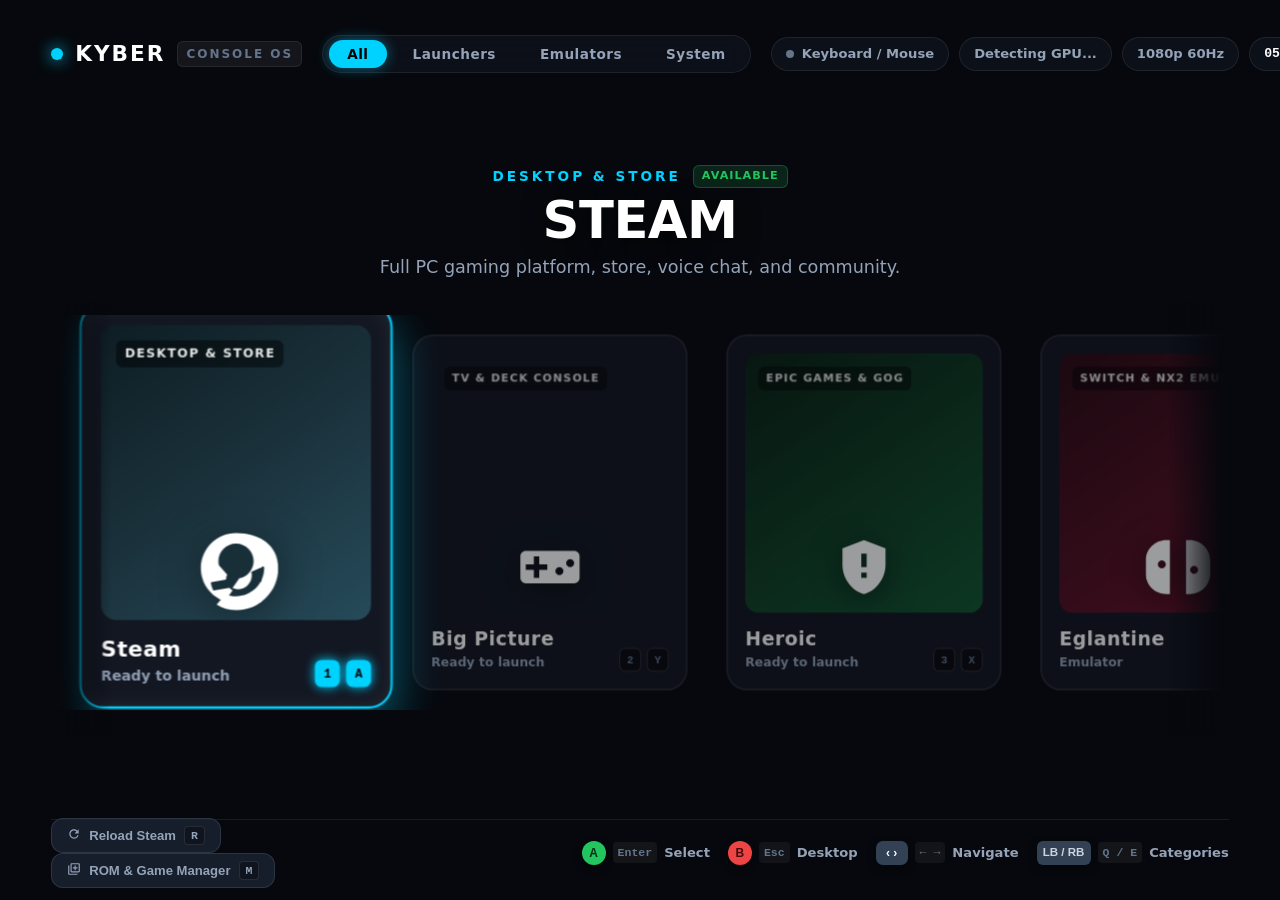
==== hub/index.html @ 2699bab0 "feat(emulators): replace legacy emulators with Eglantine Switch/NX2 emulator" ====
<!DOCTYPE html>
<html lang="en">
<head>
    <meta charset="UTF-8">
    <meta name="viewport" content="width=device-width, initial-scale=1.0, user-scalable=no">
    <title>Kyber Console OS</title>
    <!-- High-Performance Typography: Geist & Geist Mono -->
    <link rel="preconnect" href="https://fonts.googleapis.com">
    <link rel="preconnect" href="https://fonts.gstatic.com" crossorigin>
    <link href="https://fonts.googleapis.com/css2?family=Geist:wght@300;400;500;600;700;800;900&family=Geist+Mono:wght@400;500;600;700&display=swap" rel="stylesheet">
    <link rel="stylesheet" href="style.css">
</head>
<body class="console-body">
    <div class="ambient-backdrop" id="ambientBackdrop"></div>
    <div class="grid-overlay"></div>

    <div class="console-viewport">
        <!-- Top Status Bar & Categories -->
        <header class="top-bar">
            <div class="brand">
                <span class="brand-badge"></span>
                <span class="brand-title">KYBER</span>
                <span class="brand-sub">CONSOLE OS</span>
            </div>

            <!-- Category Switcher Tabs -->
            <nav class="category-tabs" id="categoryTabs">
                <!-- Dynamically generated categories -->
            </nav>

            <div class="system-status">
                <div class="status-pill controller-status" id="controllerPill">
                    <span class="status-dot"></span>
                    <span id="controllerText">Controller</span>
                </div>
                <div class="status-pill gpu-status" id="gpuPill">
                    <span id="gpuText">Detecting GPU...</span>
                </div>
                <div class="status-pill display-status" id="displayRes">
                    <span>1080p 60Hz</span>
                </div>
                <div class="status-pill clock-status" id="clock">
                    --:--
                </div>
            </div>
        </header>

        <!-- Main Carousel Stage -->
        <main class="stage">
            <div class="stage-header">
                <div class="header-topline">
                    <span class="header-pretitle" id="headerTag">LOADING...</span>
                    <span class="header-status-badge" id="headerStatus">AVAILABLE</span>
                </div>
                <h1 class="header-title" id="headerTitle">KYBER GAMING</h1>
                <p class="header-desc" id="headerDesc">Select a game, launcher, or emulator to start your session.</p>
            </div>

            <!-- Cards Carousel Track with Edge Fades -->
            <div class="carousel-container">
                <div class="carousel-fade carousel-fade-left"></div>
                <div class="carousel-track" id="carouselTrack">
                    <!-- Cards will be populated dynamically from launchers.json -->
                </div>
                <div class="carousel-fade carousel-fade-right"></div>
            </div>
        </main>

        <!-- Bottom Controller & Keyboard Navigation Bar -->
        <footer class="bottom-bar">
            <div class="quick-actions">
                <button class="btn-action" id="btnRestartSteam">
                    <span class="btn-icon"><svg viewBox="0 0 24 24" width="14" height="14" fill="currentColor"><path d="M17.65 6.35C16.2 4.9 14.21 4 12 4c-4.42 0-7.99 3.58-7.99 8s3.57 8 7.99 8c3.73 0 6.84-2.55 7.73-6h-2.08c-.82 2.33-3.04 4-5.65 4-3.31 0-6-2.69-6-6s2.69-6 6-6c1.66 0 3.14.69 4.22 1.78L13 11h7V4l-2.35 2.35z"/></svg></span>
                    <span>Reload Steam</span>
                    <span class="btn-badge">R</span>
                </button>
                <button class="btn-action" id="btnRomManager">
                    <span class="btn-icon"><svg viewBox="0 0 24 24" width="14" height="14" fill="currentColor"><path d="M4 6H2v14c0 1.1.9 2 2 2h14v-2H4V6zm16-4H8c-1.1 0-2 .9-2 2v12c0 1.1.9 2 2 2h12c1.1 0 2-.9 2-2V4c0-1.1-.9-2-2-2zm0 14H8V4h12v12zm-7-2h2v-3h3V9h-3V6h-2v3h-3v2h3z"/></svg></span>
                    <span>ROM & Game Manager</span>
                    <span class="btn-badge">M</span>
                </button>
            </div>

            <div class="nav-hints">
                <div class="hint-item">
                    <span class="pad-btn pad-a">A</span>
                    <span class="key-hint">Enter</span>
                    <span class="hint-label">Select</span>
                </div>
                <div class="hint-item">
                    <span class="pad-btn pad-b">B</span>
                    <span class="key-hint">Esc</span>
                    <span class="hint-label">Desktop</span>
                </div>
                <div class="hint-item">
                    <span class="pad-dpad">&#8249; &#8250;</span>
                    <span class="key-hint">&#8592; &#8594;</span>
                    <span class="hint-label">Navigate</span>
                </div>
                <div class="hint-item">
                    <span class="pad-btn pad-bumper">LB / RB</span>
                    <span class="key-hint">Q / E</span>
                    <span class="hint-label">Categories</span>
                </div>
            </div>
        </footer>
    </div>

    <!-- Fullscreen Launching Splash Overlay -->
    <div class="launch-overlay" id="launchOverlay">
        <div class="launch-content">
            <div class="launch-spinner">
                <div class="spinner-ring" id="spinnerRing"></div>
                <div class="spinner-logo" id="launchLogo"></div>
            </div>
            <div class="launch-title" id="launchTitle">LAUNCHING...</div>
            <div class="launch-subtitle" id="launchSub">Preparing high-performance gaming session</div>
            <div class="launch-progress">
                <div class="progress-bar" id="progressBar"></div>
            </div>
        </div>
    </div>

    <!-- Friendly Not Installed Toast Modal -->
    <div class="toast-modal" id="toastModal">
        <div class="toast-icon"><svg viewBox="0 0 24 24" width="20" height="20" fill="currentColor"><path d="M12 2C6.48 2 2 6.48 2 12s4.48 10 10 10 10-4.48 10-10S17.52 2 12 2zm1 15h-2v-6h2v6zm0-8h-2V7h2v2z"/></svg></div>
        <div class="toast-body">
            <div class="toast-title" id="toastTitle">Emulator Not Installed</div>
            <div class="toast-desc" id="toastDesc">To enable it in your homelab, install the corresponding package into the container.</div>
        </div>
    </div>

    <!-- ROM & Game Manager Modal -->
    <div class="rom-modal" id="romModal">
        <div class="rom-modal-dialog">
            <div class="rom-modal-header">
                <div class="rom-modal-title-wrap">
                    <span class="rom-modal-badge">STORAGE & LIBRARY</span>
                    <h2 class="rom-modal-title">ROM & Emulator Game Manager</h2>
                </div>
                <button class="rom-modal-close" id="btnRomModalClose" title="Close (Esc)">&#x2715;</button>
            </div>

            <!-- Systems Navigation Bar -->
            <div class="rom-systems-bar" id="romSystemsBar">
                <!-- Dynamically generated system filter pills -->
            </div>

            <!-- Upload Zone & File Drop -->
            <div class="rom-upload-zone" id="romUploadDropZone">
                <input type="file" id="romFileInput" multiple style="display:none;">
                <div class="rom-upload-inner">
                    <div class="rom-upload-icon">
                        <svg viewBox="0 0 24 24" width="24" height="24" fill="currentColor"><path d="M9 16h6v-6h4l-7-7-7 7h4zm-4 2h14v2H5z"/></svg>
                    </div>
                    <div class="rom-upload-info">
                        <div class="rom-upload-title">Drop ROM / BIOS files here, or <span class="rom-browse-btn" id="btnBrowseRom">browse files</span></div>
                        <div class="rom-upload-sub" id="romUploadSub">Auto-detects Nintendo Switch ROMs (.nsp, .xci, .nsz) and firmware keys (prod.keys, title.keys).</div>
                    </div>
                </div>
                <div class="rom-upload-progress" id="romUploadProgress" style="display:none;">
                    <div class="rom-upload-progress-fill" id="romProgressFill"></div>
                    <span class="rom-upload-progress-text" id="romProgressText">Uploading...</span>
                </div>
            </div>

            <!-- ROMs List & Storage Info -->
            <div class="rom-inventory-container">
                <div class="rom-inventory-header">
                    <div class="rom-inventory-count" id="romInventoryCount">0 games installed</div>
                    <div class="rom-path-hint" id="romPathHint">Storage path: /home/gamer/roms</div>
                </div>

                <div class="rom-table-wrap">
                    <table class="rom-table">
                        <thead>
                            <tr>
                                <th style="width: 22%;">System</th>
                                <th style="width: 48%;">Filename</th>
                                <th style="width: 15%;">Size</th>
                                <th style="width: 15%; text-align:right;">Actions</th>
                            </tr>
                        </thead>
                        <tbody id="romTableBody">
                            <!-- Populated dynamically -->
                        </tbody>
                    </table>
                    <div class="rom-empty-state" id="romEmptyState" style="display:none;">
                        No ROM files installed for this system yet. Upload files above or place them in your host mount directory.
                    </div>
                </div>
            </div>

            <!-- Modal Footer Hints -->
            <div class="rom-modal-footer">
                <div class="rom-footer-hint"><kbd>Esc</kbd> Close</div>
                <div class="rom-footer-hint"><kbd>M</kbd> Toggle Manager</div>
            </div>
        </div>
    </div>

    <script src="hub.js"></script>
</body>
</html>
---- hub/style.css ----
/* ==============================================================================
   Kyber Console OS - Advanced Console Kiosk Stylesheet
   Designed for TV screens, PC monitors, and 100% controller navigation.
   ============================================================================== */

:root {
    --bg-base: #06080d;
    --bg-surface: rgba(15, 19, 29, 0.85);
    --bg-card: #131722;
    --bg-card-inner: #161c2a;

    --text-primary: #f8fafc;
    --text-secondary: #94a3b8;
    --text-muted: #64748b;

    --active-accent: #00d2ff;
    --active-glow: rgba(0, 210, 255, 0.45);
}

* {
    margin: 0;
    padding: 0;
    box-sizing: border-box;
    user-select: none;
    -webkit-user-select: none;
}

html, body {
    width: 100vw;
    height: 100vh;
    overflow: hidden;
    background-color: var(--bg-base);
    color: var(--text-primary);
    font-family: 'Plus Jakarta Sans', system-ui, -apple-system, sans-serif;
    line-height: 1.5;
}

/* Background Ambient Lighting & Noise */
.ambient-glow {
    position: fixed;
    top: -25vh;
    left: 15vw;
    width: 70vw;
    height: 95vh;
    border-radius: 50%;
    background: radial-gradient(circle, var(--active-glow) 0%, rgba(6, 8, 13, 0) 70%);
    opacity: 0.5;
    filter: blur(140px);
    transition: background 0.5s cubic-bezier(0.16, 1, 0.3, 1);
    pointer-events: none;
    z-index: 1;
}

.ambient-mesh {
    position: fixed;
    inset: 0;
    background: radial-gradient(ellipse at 50% 100%, rgba(20, 25, 40, 0.6) 0%, transparent 70%);
    pointer-events: none;
    z-index: 2;
}

.ambient-particles {
    position: fixed;
    inset: 0;
    background-image: 
        radial-gradient(rgba(255, 255, 255, 0.08) 1px, transparent 1px),
        radial-gradient(rgba(255, 255, 255, 0.03) 1px, transparent 1px);
    background-size: 40px 40px, 80px 80px;
    background-position: 0 0, 20px 20px;
    opacity: 0.25;
    pointer-events: none;
    z-index: 2;
}

/* Console Viewport Layout */
.console-viewport {
    position: relative;
    width: 100%;
    height: 100%;
    display: flex;
    flex-direction: column;
    justify-content: space-between;
    padding: 3vh 4vw;
    z-index: 10;
}

/* ==============================================================================
   Top Navigation & Status Bar
   ============================================================================== */
.top-bar {
    display: flex;
    justify-content: space-between;
    align-items: center;
    height: 6vh;
    gap: 20px;
}

.brand {
    display: flex;
    align-items: center;
    gap: 12px;
    flex-shrink: 0;
}

.brand-badge {
    width: 12px;
    height: 12px;
    border-radius: 50%;
    background: var(--active-accent);
    box-shadow: 0 0 16px var(--active-accent);
    transition: all 0.3s ease;
}

.brand-title {
    font-size: 1.35rem;
    font-weight: 800;
    letter-spacing: 2px;
    color: #ffffff;
}

.brand-sub {
    font-size: 0.75rem;
    font-weight: 700;
    letter-spacing: 2px;
    color: var(--text-muted);
    background: rgba(255, 255, 255, 0.06);
    padding: 3px 8px;
    border-radius: 6px;
    border: 1px solid rgba(255, 255, 255, 0.08);
}

/* Category Switcher Tabs */
.category-tabs {
    display: flex;
    align-items: center;
    gap: 8px;
    background: rgba(15, 19, 29, 0.75);
    backdrop-filter: blur(12px);
    border: 1px solid rgba(255, 255, 255, 0.08);
    padding: 4px 6px;
    border-radius: 24px;
}

.tab-btn {
    background: transparent;
    color: var(--text-secondary);
    border: none;
    padding: 6px 18px;
    border-radius: 18px;
    font-family: inherit;
    font-size: 0.85rem;
    font-weight: 700;
    letter-spacing: 0.5px;
    cursor: pointer;
    transition: all 0.25s ease;
}

.tab-btn:hover {
    color: #ffffff;
    background: rgba(255, 255, 255, 0.06);
}

.tab-btn.active {
    background: var(--active-accent);
    color: #000000;
    box-shadow: 0 0 14px var(--active-glow);
}

/* System Status Badges */
.system-status {
    display: flex;
    align-items: center;
    gap: 10px;
    flex-shrink: 0;
}

.status-pill {
    display: flex;
    align-items: center;
    gap: 8px;
    background: var(--bg-surface);
    backdrop-filter: blur(12px);
    border: 1px solid rgba(255, 255, 255, 0.08);
    padding: 6px 14px;
    border-radius: 20px;
    font-size: 0.82rem;
    font-weight: 600;
    color: var(--text-secondary);
}

.status-dot {
    width: 8px;
    height: 8px;
    border-radius: 50%;
    background: #22c55e;
    box-shadow: 0 0 10px #22c55e;
}

.controller-status.disconnected .status-dot {
    background: #64748b;
    box-shadow: none;
}

.clock-status {
    font-family: 'JetBrains Mono', monospace;
    font-weight: 700;
    color: #ffffff;
    min-width: 55px;
    justify-content: center;
}

/* ==============================================================================
   Main Carousel Stage
   ============================================================================== */
.stage {
    flex: 1;
    display: flex;
    flex-direction: column;
    justify-content: center;
    max-height: 74vh;
}

.stage-header {
    margin-bottom: 2.2vh;
    text-align: center;
}

.header-topline {
    display: flex;
    align-items: center;
    justify-content: center;
    gap: 12px;
    margin-bottom: 4px;
}

.header-pretitle {
    font-size: 0.85rem;
    font-weight: 800;
    letter-spacing: 3px;
    color: var(--active-accent);
    text-transform: uppercase;
    transition: color 0.3s ease;
}

.header-status-badge {
    font-size: 0.7rem;
    font-weight: 800;
    letter-spacing: 1px;
    padding: 2px 8px;
    border-radius: 6px;
    background: rgba(34, 197, 94, 0.15);
    color: #22c55e;
    border: 1px solid rgba(34, 197, 94, 0.3);
}

.header-status-badge.missing {
    background: rgba(245, 158, 11, 0.15);
    color: #f59e0b;
    border-color: rgba(245, 158, 11, 0.3);
}

.header-title {
    font-size: 3.2rem;
    font-weight: 800;
    letter-spacing: -0.5px;
    color: #ffffff;
    line-height: 1.1;
    margin-bottom: 6px;
    text-shadow: 0 4px 25px rgba(0, 0, 0, 0.6);
}

.header-desc {
    font-size: 1.1rem;
    font-weight: 500;
    color: var(--text-secondary);
    max-width: 780px;
    margin: 0 auto;
}

/* ==============================================================================
   Cards Carousel Track & Scroll
   ============================================================================== */
.carousel-container {
    position: relative;
    width: 100%;
    display: flex;
    justify-content: center;
    overflow: hidden;
    padding: 15px 0 25px 0;
}

.carousel-fade {
    position: absolute;
    top: 0;
    bottom: 0;
    width: 60px;
    pointer-events: none;
    z-index: 10;
}

.carousel-fade-left {
    left: 0;
    background: linear-gradient(to right, var(--bg-base) 10%, transparent);
}

.carousel-fade-right {
    right: 0;
    background: linear-gradient(to left, var(--bg-base) 10%, transparent);
}

.carousel-track {
    display: flex;
    gap: 24px;
    align-items: center;
    overflow-x: auto;
    scroll-behavior: smooth;
    scrollbar-width: none;
    padding: 10px 40px;
    width: 100%;
    max-width: 100%;
}

.carousel-track::-webkit-scrollbar {
    display: none;
}

/* Individual Card */
.card {
    position: relative;
    flex: 0 0 290px;
    height: 375px;
    border-radius: 22px;
    cursor: pointer;
    outline: none;
    transition: transform 0.3s cubic-bezier(0.16, 1, 0.3, 1),
                box-shadow 0.3s cubic-bezier(0.16, 1, 0.3, 1),
                border-color 0.3s ease,
                opacity 0.3s ease;
    transform: scale(0.95);
    opacity: 0.6;
}

.card-inner {
    position: relative;
    width: 100%;
    height: 100%;
    background: var(--bg-card);
    border: 2px solid rgba(255, 255, 255, 0.08);
    border-radius: 22px;
    overflow: hidden;
    display: flex;
    flex-direction: column;
    justify-content: space-between;
    padding: 18px;
    backdrop-filter: blur(12px);
}

.card-cover {
    flex: 1;
    display: flex;
    flex-direction: column;
    justify-content: space-between;
    border-radius: 14px;
    padding: 14px;
    position: relative;
    overflow: hidden;
}

.card-tag {
    font-size: 0.72rem;
    font-weight: 800;
    letter-spacing: 1.2px;
    padding: 4px 8px;
    border-radius: 6px;
    background: rgba(0, 0, 0, 0.45);
    backdrop-filter: blur(8px);
    width: fit-content;
    color: rgba(255, 255, 255, 0.9);
}

.card-icon {
    align-self: center;
    width: 68px;
    height: 68px;
    display: flex;
    align-items: center;
    justify-content: center;
    color: #ffffff;
    filter: drop-shadow(0 6px 16px rgba(0, 0, 0, 0.5));
    transition: transform 0.3s ease;
}

.card-icon svg {
    width: 100%;
    height: 100%;
}

.card-meta {
    margin-top: 12px;
}

.meta-title {
    font-size: 1.25rem;
    font-weight: 800;
    color: #ffffff;
    letter-spacing: 0.5px;
}

.meta-sub {
    font-size: 0.82rem;
    font-weight: 600;
    color: var(--text-secondary);
}

.card-badge {
    position: absolute;
    bottom: 18px;
    right: 18px;
    display: flex;
    gap: 6px;
}

.badge-key, .badge-pad {
    font-family: 'JetBrains Mono', monospace;
    font-size: 0.72rem;
    font-weight: 700;
    padding: 3px 7px;
    border-radius: 6px;
    background: rgba(0, 0, 0, 0.5);
    border: 1px solid rgba(255, 255, 255, 0.15);
    color: var(--text-muted);
}

/* Card Cover Gradients */
.cover-steam { background: linear-gradient(145deg, #0e1e24, #1b323c, #264b5a); }
.cover-bigpicture { background: linear-gradient(145deg, #1b0f2e, #311650, #541970); }
.cover-heroic { background: linear-gradient(145deg, #0a2115, #0f3d23, #125732); }
.cover-eglantine, .cover-switch { background: linear-gradient(145deg, #2b0b14, #4c0f20, #73122c); }
.cover-browser { background: linear-gradient(145deg, #0d1e2e, #133954, #195b85); }
.cover-desktop { background: linear-gradient(145deg, #151c27, #222d3b, #334155); }

/* Missing Emulator Styling */
.card.uninstalled .card-inner {
    border-style: dashed;
    border-color: rgba(255, 255, 255, 0.15);
}

.card.uninstalled .card-cover {
    filter: saturate(0.6) brightness(0.8);
}

.card.uninstalled .card-tag {
    background: rgba(245, 158, 11, 0.3);
    color: #fcd34d;
}

/* Active Focused Card State */
.card.active {
    transform: scale(1.08) translateY(-6px);
    opacity: 1;
    z-index: 5;
}

.card.active .card-inner {
    border-color: var(--active-accent);
    box-shadow: 0 18px 45px var(--active-glow),
                inset 0 0 20px rgba(255, 255, 255, 0.08);
}

.card.active .card-icon {
    transform: scale(1.15);
}

.card.active .badge-key,
.card.active .badge-pad {
    background: var(--active-accent);
    color: #000000;
    border-color: var(--active-accent);
    box-shadow: 0 0 10px var(--active-accent);
}

/* ==============================================================================
   Bottom Control & Navigation Bar
   ============================================================================== */
.bottom-bar {
    display: flex;
    justify-content: space-between;
    align-items: center;
    height: 6vh;
    border-top: 1px solid rgba(255, 255, 255, 0.08);
    padding-top: 12px;
}

.btn-action {
    display: flex;
    align-items: center;
    gap: 8px;
    background: rgba(30, 41, 59, 0.7);
    color: var(--text-secondary);
    border: 1px solid rgba(255, 255, 255, 0.1);
    padding: 7px 15px;
    border-radius: 12px;
    font-size: 0.82rem;
    font-weight: 600;
    cursor: pointer;
    transition: all 0.2s ease;
}

.btn-action:hover, .btn-action:focus {
    background: rgba(244, 63, 94, 0.2);
    border-color: #f43f5e;
    color: #ffffff;
    box-shadow: 0 0 15px rgba(244, 63, 94, 0.3);
}

.btn-badge {
    font-family: 'JetBrains Mono', monospace;
    font-size: 0.72rem;
    padding: 2px 6px;
    background: rgba(0, 0, 0, 0.3);
    border-radius: 4px;
    border: 1px solid rgba(255, 255, 255, 0.1);
}

.nav-hints {
    display: flex;
    align-items: center;
    gap: 18px;
}

.hint-item {
    display: flex;
    align-items: center;
    gap: 7px;
    font-size: 0.82rem;
    font-weight: 600;
    color: var(--text-secondary);
}

/* Gamepad Controller Buttons */
.pad-btn, .pad-dpad {
    display: inline-flex;
    align-items: center;
    justify-content: center;
    width: 24px;
    height: 24px;
    border-radius: 50%;
    font-family: 'Plus Jakarta Sans', sans-serif;
    font-size: 0.75rem;
    font-weight: 800;
    box-shadow: 0 3px 8px rgba(0, 0, 0, 0.4);
}

.pad-a { background: #22c55e; color: #052e16; }
.pad-b { background: #ef4444; color: #450a0a; }

.pad-dpad {
    border-radius: 7px;
    background: #334155;
    color: #ffffff;
    width: 32px;
}

.pad-bumper {
    border-radius: 6px;
    background: #334155;
    color: #cbd5e1;
    width: 54px;
    font-size: 0.72rem;
}

.key-hint {
    font-family: 'JetBrains Mono', monospace;
    font-size: 0.72rem;
    color: var(--text-muted);
    background: rgba(255, 255, 255, 0.05);
    padding: 2px 5px;
    border-radius: 4px;
}

/* ==============================================================================
   Fullscreen Launching Splash Overlay
   ============================================================================== */
.launch-overlay {
    position: fixed;
    inset: 0;
    background: rgba(6, 8, 13, 0.95);
    backdrop-filter: blur(25px);
    display: flex;
    align-items: center;
    justify-content: center;
    z-index: 100;
    opacity: 0;
    pointer-events: none;
    transition: opacity 0.3s ease;
}

.launch-overlay.active {
    opacity: 1;
    pointer-events: auto;
}

.launch-content {
    display: flex;
    flex-direction: column;
    align-items: center;
    text-align: center;
    max-width: 500px;
}

.launch-spinner {
    position: relative;
    width: 90px;
    height: 90px;
    display: flex;
    align-items: center;
    justify-content: center;
    margin-bottom: 24px;
}

.spinner-ring {
    position: absolute;
    inset: 0;
    border: 3px solid rgba(255, 255, 255, 0.1);
    border-top-color: var(--active-accent);
    border-radius: 50%;
    animation: spin 0.8s linear infinite;
    box-shadow: 0 0 20px var(--active-accent);
}

.spinner-logo {
    font-size: 2.2rem;
}

.launch-title {
    font-size: 1.8rem;
    font-weight: 800;
    letter-spacing: 1px;
    color: #ffffff;
    margin-bottom: 8px;
}

.launch-subtitle {
    font-size: 0.95rem;
    color: var(--text-secondary);
    margin-bottom: 24px;
}

.launch-progress {
    width: 280px;
    height: 6px;
    background: rgba(255, 255, 255, 0.1);
    border-radius: 3px;
    overflow: hidden;
}

.progress-bar {
    width: 0%;
    height: 100%;
    background: var(--active-accent);
    border-radius: 3px;
    box-shadow: 0 0 10px var(--active-accent);
    animation: progressFill 1.8s ease-in-out infinite;
}

/* Toast Modal */
.toast-modal {
    position: fixed;
    bottom: 9vh;
    left: 50%;
    transform: translateX(-50%) translateY(40px);
    background: rgba(20, 25, 38, 0.95);
    border: 1px solid rgba(245, 158, 11, 0.4);
    box-shadow: 0 10px 30px rgba(0, 0, 0, 0.6), 0 0 20px rgba(245, 158, 11, 0.2);
    border-radius: 16px;
    padding: 14px 22px;
    display: flex;
    align-items: center;
    gap: 14px;
    opacity: 0;
    pointer-events: none;
    transition: all 0.3s cubic-bezier(0.16, 1, 0.3, 1);
    z-index: 90;
    max-width: 520px;
}

.toast-modal.visible {
    opacity: 1;
    transform: translateX(-50%) translateY(0);
}

.toast-icon { font-size: 1.5rem; }
.toast-title { font-weight: 800; color: #fcd34d; font-size: 0.9rem; }
.toast-desc { font-size: 0.82rem; color: var(--text-secondary); }

/* Animations */
@keyframes spin { to { transform: rotate(360deg); } }
@keyframes progressFill {
    0% { width: 0%; margin-left: 0; }
    50% { width: 70%; margin-left: 15%; }
    100% { width: 100%; margin-left: 0; }
}

/* ==============================================================================
   ROM & Game Manager Modal
   ============================================================================== */
.rom-modal {
    position: fixed;
    inset: 0;
    background: rgba(4, 6, 11, 0.88);
    backdrop-filter: blur(16px);
    -webkit-backdrop-filter: blur(16px);
    display: flex;
    align-items: center;
    justify-content: center;
    z-index: 100;
    opacity: 0;
    pointer-events: none;
    transition: opacity 0.25s cubic-bezier(0.16, 1, 0.3, 1);
}

.rom-modal.active {
    opacity: 1;
    pointer-events: auto;
}

.rom-modal-dialog {
    width: 90vw;
    max-width: 980px;
    height: 82vh;
    background: #0d111a;
    border: 1px solid rgba(255, 255, 255, 0.14);
    box-shadow: 0 25px 60px rgba(0, 0, 0, 0.8), 0 0 40px rgba(0, 210, 255, 0.08);
    border-radius: 12px;
    display: flex;
    flex-direction: column;
    overflow: hidden;
    animation: modalAppear 0.28s cubic-bezier(0.16, 1, 0.3, 1);
}

@keyframes modalAppear {
    from {
        transform: scale(0.97) translateY(12px);
        opacity: 0;
    }
    to {
        transform: scale(1) translateY(0);
        opacity: 1;
    }
}

.rom-modal-header {
    display: flex;
    justify-content: space-between;
    align-items: center;
    padding: 20px 28px;
    border-bottom: 1px solid rgba(255, 255, 255, 0.08);
    background: #090c14;
}

.rom-modal-badge {
    font-family: 'Geist Mono', monospace;
    font-size: 0.7rem;
    font-weight: 600;
    letter-spacing: 0.14em;
    color: var(--active-accent);
    display: block;
    margin-bottom: 4px;
}

.rom-modal-title {
    font-family: 'Geist', sans-serif;
    font-size: 1.25rem;
    font-weight: 700;
    letter-spacing: -0.02em;
    color: #f8fafc;
}

.rom-modal-close {
    background: transparent;
    border: 1px solid rgba(255, 255, 255, 0.12);
    color: var(--text-secondary);
    width: 34px;
    height: 34px;
    border-radius: 6px;
    display: flex;
    align-items: center;
    justify-content: center;
    font-size: 1rem;
    cursor: pointer;
    transition: all 0.15s ease;
}

.rom-modal-close:hover {
    background: rgba(255, 255, 255, 0.08);
    color: #ffffff;
    border-color: rgba(255, 255, 255, 0.25);
}

.rom-systems-bar {
    display: flex;
    gap: 8px;
    padding: 12px 28px;
    overflow-x: auto;
    border-bottom: 1px solid rgba(255, 255, 255, 0.06);
    background: #0b0e17;
    scrollbar-width: thin;
}

.rom-system-pill {
    background: rgba(255, 255, 255, 0.04);
    border: 1px solid rgba(255, 255, 255, 0.08);
    border-radius: 6px;
    padding: 6px 12px;
    font-family: 'Geist Mono', monospace;
    font-size: 0.78rem;
    font-weight: 500;
    color: var(--text-secondary);
    cursor: pointer;
    white-space: nowrap;
    display: flex;
    align-items: center;
    gap: 8px;
    transition: all 0.15s ease;
}

.rom-system-pill:hover {
    background: rgba(255, 255, 255, 0.08);
    color: #ffffff;
    border-color: rgba(255, 255, 255, 0.16);
}

.rom-system-pill.active {
    background: rgba(0, 210, 255, 0.12);
    border-color: var(--active-accent);
    color: var(--active-accent);
    box-shadow: 0 0 12px rgba(0, 210, 255, 0.2);
}

.rom-pill-count {
    background: rgba(255, 255, 255, 0.1);
    padding: 1px 6px;
    border-radius: 4px;
    font-size: 0.7rem;
}

.rom-system-pill.active .rom-pill-count {
    background: rgba(0, 210, 255, 0.25);
    color: #ffffff;
}

.rom-upload-zone {
    margin: 16px 28px;
    padding: 18px 24px;
    border: 1px dashed rgba(255, 255, 255, 0.18);
    border-radius: 8px;
    background: rgba(255, 255, 255, 0.02);
    cursor: pointer;
    transition: all 0.2s ease;
    position: relative;
}

.rom-upload-zone:hover, .rom-upload-zone.dragover {
    border-color: var(--active-accent);
    background: rgba(0, 210, 255, 0.04);
}

.rom-upload-inner {
    display: flex;
    align-items: center;
    gap: 16px;
}

.rom-upload-icon {
    width: 42px;
    height: 42px;
    border-radius: 8px;
    background: rgba(0, 210, 255, 0.1);
    color: var(--active-accent);
    display: flex;
    align-items: center;
    justify-content: center;
    flex-shrink: 0;
}

.rom-upload-title {
    font-family: 'Geist', sans-serif;
    font-size: 0.92rem;
    font-weight: 600;
    color: #f8fafc;
}

.rom-browse-btn {
    color: var(--active-accent);
    text-decoration: underline;
    text-underline-offset: 3px;
    cursor: pointer;
}

.rom-upload-sub {
    font-family: 'Geist', sans-serif;
    font-size: 0.78rem;
    color: var(--text-muted);
    margin-top: 3px;
}

.rom-upload-progress {
    margin-top: 12px;
    position: relative;
    height: 20px;
    background: rgba(255, 255, 255, 0.08);
    border-radius: 4px;
    overflow: hidden;
}

.rom-upload-progress-fill {
    height: 100%;
    width: 0%;
    background: var(--active-accent);
    transition: width 0.1s linear;
}

.rom-upload-progress-text {
    position: absolute;
    inset: 0;
    display: flex;
    align-items: center;
    justify-content: center;
    font-family: 'Geist Mono', monospace;
    font-size: 0.72rem;
    font-weight: 600;
    color: #ffffff;
    text-shadow: 0 1px 2px rgba(0, 0, 0, 0.8);
}

.rom-inventory-container {
    flex: 1;
    display: flex;
    flex-direction: column;
    margin: 0 28px 16px 28px;
    background: #090c14;
    border: 1px solid rgba(255, 255, 255, 0.08);
    border-radius: 8px;
    overflow: hidden;
}

.rom-inventory-header {
    display: flex;
    justify-content: space-between;
    align-items: center;
    padding: 10px 18px;
    background: rgba(255, 255, 255, 0.02);
    border-bottom: 1px solid rgba(255, 255, 255, 0.06);
}

.rom-inventory-count {
    font-family: 'Geist Mono', monospace;
    font-size: 0.8rem;
    font-weight: 600;
    color: #cbd5e1;
}

.rom-path-hint {
    font-family: 'Geist Mono', monospace;
    font-size: 0.72rem;
    color: var(--text-muted);
}

.rom-table-wrap {
    flex: 1;
    overflow-y: auto;
    scrollbar-width: thin;
}

.rom-table {
    width: 100%;
    border-collapse: collapse;
    font-family: 'Geist', sans-serif;
    font-size: 0.84rem;
}

.rom-table th {
    position: sticky;
    top: 0;
    background: #0a0e18;
    text-align: left;
    padding: 10px 18px;
    font-family: 'Geist Mono', monospace;
    font-size: 0.72rem;
    font-weight: 600;
    color: var(--text-muted);
    letter-spacing: 0.08em;
    text-transform: uppercase;
    border-bottom: 1px solid rgba(255, 255, 255, 0.08);
}

.rom-table td {
    padding: 12px 18px;
    border-bottom: 1px solid rgba(255, 255, 255, 0.04);
    color: #e2e8f0;
}

.rom-table tr:hover td {
    background: rgba(255, 255, 255, 0.02);
}

.rom-sys-badge {
    font-family: 'Geist Mono', monospace;
    font-size: 0.72rem;
    padding: 2px 8px;
    border-radius: 4px;
    background: rgba(255, 255, 255, 0.08);
    color: #94a3b8;
    display: inline-block;
}

.rom-filename-cell {
    font-family: 'Geist Mono', monospace;
    font-weight: 500;
    word-break: break-all;
}

.rom-size-cell {
    font-family: 'Geist Mono', monospace;
    color: var(--text-secondary);
    font-size: 0.78rem;
}

.rom-del-btn {
    background: transparent;
    border: 1px solid rgba(239, 68, 68, 0.35);
    color: #f87171;
    font-family: 'Geist Mono', monospace;
    font-size: 0.72rem;
    padding: 4px 10px;
    border-radius: 4px;
    cursor: pointer;
    transition: all 0.15s ease;
}

.rom-del-btn:hover {
    background: rgba(239, 68, 68, 0.18);
    border-color: #ef4444;
    color: #ffffff;
}

.rom-empty-state {
    padding: 40px 20px;
    text-align: center;
    color: var(--text-muted);
    font-family: 'Geist', sans-serif;
    font-size: 0.88rem;
}

.rom-modal-footer {
    display: flex;
    justify-content: space-between;
    align-items: center;
    padding: 12px 28px;
    background: #090c14;
    border-top: 1px solid rgba(255, 255, 255, 0.08);
}

.rom-footer-hint {
    font-family: 'Geist Mono', monospace;
    font-size: 0.72rem;
    color: var(--text-muted);
}

.rom-footer-hint kbd {
    background: rgba(255, 255, 255, 0.08);
    border: 1px solid rgba(255, 255, 255, 0.16);
    border-radius: 3px;
    padding: 2px 6px;
    color: #cbd5e1;
}
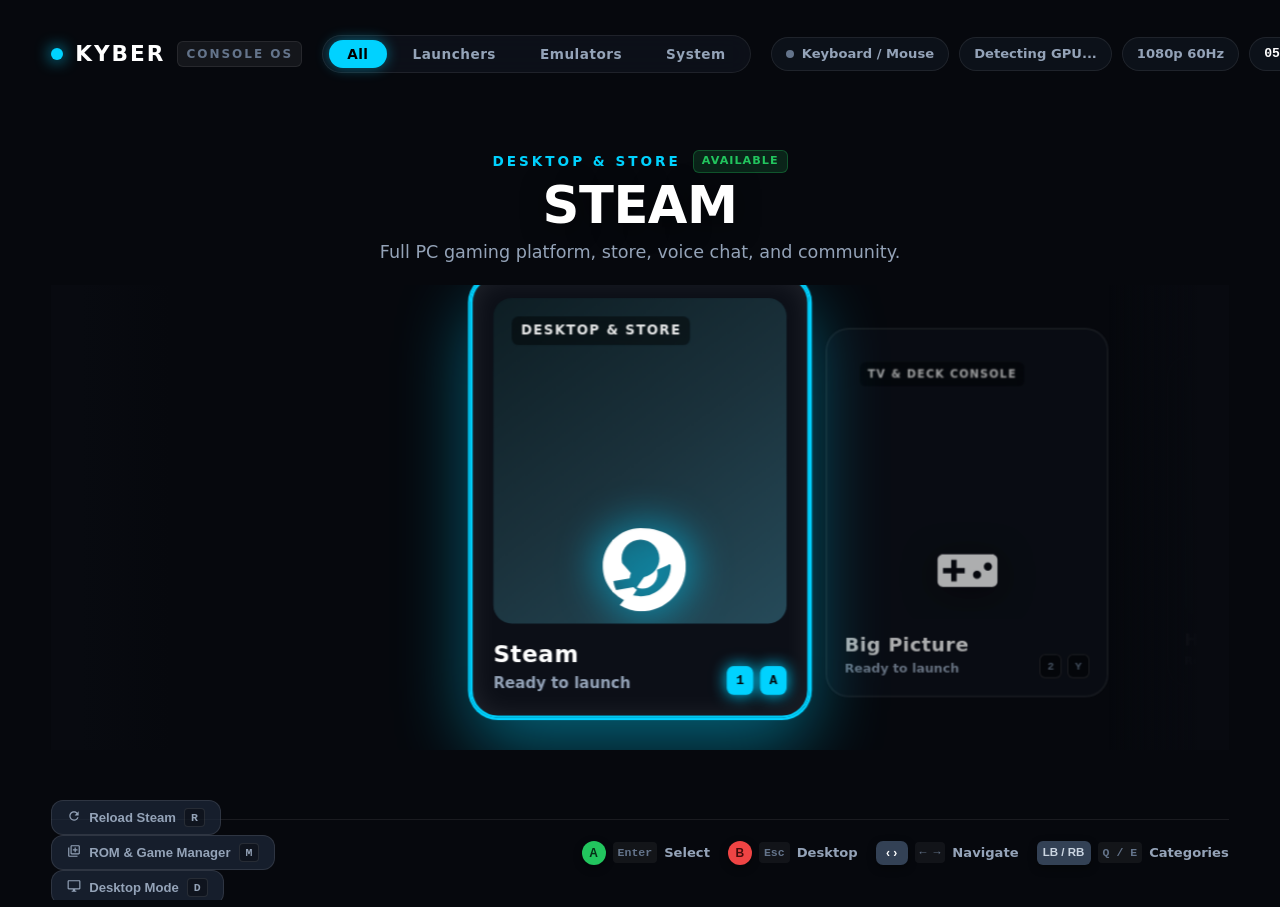
==== commit 9c5e40fc: "feat: Enhance Kyber Hub with new features and UI improvements - Updated audio feedback for focus act" ====
--- a/hub/index.html
+++ b/hub/index.html
@@ -29,6 +29,11 @@
             </nav>
 
             <div class="system-status">
+                <div class="status-pill running-app-pill" id="runningAppPill" style="display:none;" title="Cliquer pour reprendre la session active">
+                    <span class="pulse-dot"></span>
+                    <span id="runningAppText">En cours</span>
+                    <button class="pill-kill-btn" id="btnKillRunningApp" title="Arrêter l'application">&#x2715;</button>
+                </div>
                 <div class="status-pill controller-status" id="controllerPill">
                     <span class="status-dot"></span>
                     <span id="controllerText">Controller</span>
@@ -79,6 +84,11 @@
                     <span>ROM & Game Manager</span>
                     <span class="btn-badge">M</span>
                 </button>
+                <button class="btn-action" id="btnDesktopMode">
+                    <span class="btn-icon"><svg viewBox="0 0 24 24" width="14" height="14" fill="currentColor"><path d="M21 2H3c-1.1 0-2 .9-2 2v12c0 1.1.9 2 2 2h7v2H8v2h8v-2h-2v-2h7c1.1 0 2-.9 2-2V4c0-1.1-.9-2-2-2zm0 14H3V4h18v12z"/></svg></span>
+                    <span>Desktop Mode</span>
+                    <span class="btn-badge">D</span>
+                </button>
             </div>
 
             <div class="nav-hints">
@@ -136,65 +146,83 @@
             <div class="rom-modal-header">
                 <div class="rom-modal-title-wrap">
                     <span class="rom-modal-badge">STORAGE & LIBRARY</span>
-                    <h2 class="rom-modal-title">ROM & Emulator Game Manager</h2>
+                    <h2 class="rom-modal-title">ROM & Game Library Explorer</h2>
                 </div>
                 <button class="rom-modal-close" id="btnRomModalClose" title="Close (Esc)">&#x2715;</button>
             </div>
 
-            <!-- Systems Navigation Bar -->
+            <!-- Quick Preset Folders Bar -->
             <div class="rom-systems-bar" id="romSystemsBar">
-                <!-- Dynamically generated system filter pills -->
-            </div>
-
-            <!-- Upload Zone & File Drop -->
-            <div class="rom-upload-zone" id="romUploadDropZone">
-                <input type="file" id="romFileInput" multiple style="display:none;">
-                <div class="rom-upload-inner">
-                    <div class="rom-upload-icon">
-                        <svg viewBox="0 0 24 24" width="24" height="24" fill="currentColor"><path d="M9 16h6v-6h4l-7-7-7 7h4zm-4 2h14v2H5z"/></svg>
-                    </div>
-                    <div class="rom-upload-info">
-                        <div class="rom-upload-title">Drop ROM / BIOS files here, or <span class="rom-browse-btn" id="btnBrowseRom">browse files</span></div>
-                        <div class="rom-upload-sub" id="romUploadSub">Auto-detects Nintendo Switch ROMs (.nsp, .xci, .nsz) and firmware keys (prod.keys, title.keys).</div>
-                    </div>
-                </div>
-                <div class="rom-upload-progress" id="romUploadProgress" style="display:none;">
-                    <div class="rom-upload-progress-fill" id="romProgressFill"></div>
-                    <span class="rom-upload-progress-text" id="romProgressText">Uploading...</span>
-                </div>
-            </div>
-
-            <!-- ROMs List & Storage Info -->
-            <div class="rom-inventory-container">
-                <div class="rom-inventory-header">
-                    <div class="rom-inventory-count" id="romInventoryCount">0 games installed</div>
-                    <div class="rom-path-hint" id="romPathHint">Storage path: /home/gamer/roms</div>
-                </div>
-
+                <!-- Dynamically generated emulator folder preset pills -->
+            </div>
+
+            <!-- Explorer Breadcrumbs & Action Toolbar -->
+            <div class="rom-toolbar">
+                <div class="rom-breadcrumbs" id="romBreadcrumbs">
+                    <!-- Populated dynamically: Root / eglantine / games -->
+                </div>
+                <div class="rom-toolbar-actions">
+                    <input type="text" id="romSearchInput" class="rom-search-input" placeholder="Filter files...">
+                    <button class="rom-action-btn" id="btnNewFolder" title="Create new directory in current path">
+                        <svg viewBox="0 0 24 24" width="16" height="16" fill="currentColor"><path d="M20 6h-8l-2-2H4c-1.11 0-1.99.89-1.99 2L2 18c0 1.11.89 2 2 2h16c1.11 0 2-.89 2-2V8c0-1.11-.89-2-2-2zm-1 8h-3v3h-2v-3h-3v-2h3V9h2v3h3v2z"/></svg>
+                        <span>New Folder</span>
+                    </button>
+                    <button class="rom-action-btn rom-action-primary" id="btnUploadFiles" title="Upload files to current folder">
+                        <svg viewBox="0 0 24 24" width="16" height="16" fill="currentColor"><path d="M9 16h6v-6h4l-7-7-7 7h4zm-4 2h14v2H5z"/></svg>
+                        <span>Upload Files</span>
+                    </button>
+                    <input type="file" id="romFileInput" multiple style="display:none;">
+                    <input type="file" id="romFolderInput" webkitdirectory directory multiple style="display:none;">
+                </div>
+            </div>
+
+            <!-- Active Upload Progress & Telemetry Card -->
+            <div class="rom-upload-card" id="romUploadCard" style="display:none;">
+                <div class="rom-upload-card-header">
+                    <div class="rom-upload-card-title" id="romUploadCardTitle">Uploading 1 of 1...</div>
+                    <button class="rom-upload-cancel-btn" id="btnCancelUpload">Cancel</button>
+                </div>
+                <div class="rom-upload-card-progress">
+                    <div class="rom-upload-card-bar" id="romUploadCardBar"></div>
+                </div>
+                <div class="rom-upload-card-stats">
+                    <span id="romUploadStatProgress">0% (0 B / 0 B)</span>
+                    <span id="romUploadStatSpeed">0.0 MB/s</span>
+                    <span id="romUploadStatEta">Estimating...</span>
+                </div>
+            </div>
+
+            <!-- File Explorer Container (also acts as drag & drop target) -->
+            <div class="rom-inventory-container" id="romDropTarget">
                 <div class="rom-table-wrap">
                     <table class="rom-table">
                         <thead>
                             <tr>
-                                <th style="width: 22%;">System</th>
-                                <th style="width: 48%;">Filename</th>
+                                <th style="width: 44%;">Name</th>
+                                <th style="width: 16%;">Type</th>
                                 <th style="width: 15%;">Size</th>
-                                <th style="width: 15%; text-align:right;">Actions</th>
+                                <th style="width: 13%;">Modified</th>
+                                <th style="width: 12%; text-align:right;">Actions</th>
                             </tr>
                         </thead>
                         <tbody id="romTableBody">
-                            <!-- Populated dynamically -->
+                            <!-- Populated dynamically with folders and files -->
                         </tbody>
                     </table>
                     <div class="rom-empty-state" id="romEmptyState" style="display:none;">
-                        No ROM files installed for this system yet. Upload files above or place them in your host mount directory.
+                        <svg viewBox="0 0 24 24" width="40" height="40" fill="currentColor" style="opacity:0.3; margin-bottom:12px;"><path d="M10 4H4c-1.1 0-1.99.9-1.99 2L2 18c0 1.1.9 2 2 2h16c1.1 0 2-.9 2-2V8c0-1.1-.9-2-2-2h-8l-2-2z"/></svg>
+                        <div>This folder is empty. Drag and drop ROMs, keys, or folders here to upload.</div>
                     </div>
                 </div>
             </div>
 
             <!-- Modal Footer Hints -->
             <div class="rom-modal-footer">
-                <div class="rom-footer-hint"><kbd>Esc</kbd> Close</div>
-                <div class="rom-footer-hint"><kbd>M</kbd> Toggle Manager</div>
+                <div class="rom-footer-hint" id="romStorageHint">Storage root: /home/gamer/roms</div>
+                <div class="rom-footer-actions">
+                    <div class="rom-footer-hint"><kbd>Esc</kbd> Close</div>
+                    <div class="rom-footer-hint"><kbd>M</kbd> Toggle Explorer</div>
+                </div>
             </div>
         </div>
     </div>
--- a/hub/style.css
+++ b/hub/style.css
@@ -278,81 +278,94 @@
 }
 
 /* ==============================================================================
-   Cards Carousel Track & Scroll
+   Cards Carousel Track & Transform Kinematics (Hardware Accelerated)
    ============================================================================== */
 .carousel-container {
     position: relative;
     width: 100%;
-    display: flex;
-    justify-content: center;
     overflow: hidden;
-    padding: 15px 0 25px 0;
+    padding: 25px 0 35px 0;
+    display: flex;
+    align-items: center;
 }
 
 .carousel-fade {
     position: absolute;
     top: 0;
     bottom: 0;
-    width: 60px;
+    width: 120px;
     pointer-events: none;
-    z-index: 10;
+    z-index: 15;
 }
 
 .carousel-fade-left {
     left: 0;
-    background: linear-gradient(to right, var(--bg-base) 10%, transparent);
+    background: linear-gradient(to right, #080a10 25%, transparent);
 }
 
 .carousel-fade-right {
     right: 0;
-    background: linear-gradient(to left, var(--bg-base) 10%, transparent);
+    background: linear-gradient(to left, #080a10 25%, transparent);
 }
 
 .carousel-track {
     display: flex;
-    gap: 24px;
-    align-items: center;
-    overflow-x: auto;
-    scroll-behavior: smooth;
-    scrollbar-width: none;
-    padding: 10px 40px;
-    width: 100%;
-    max-width: 100%;
-}
-
-.carousel-track::-webkit-scrollbar {
-    display: none;
-}
-
-/* Individual Card */
+    gap: 32px;
+    align-items: center;
+    position: relative;
+    left: 0;
+    top: 0;
+    width: max-content;
+    will-change: transform;
+    transition: transform 0.42s cubic-bezier(0.16, 1, 0.3, 1);
+    padding: 10px 0;
+}
+
+/* Individual Card (3D Console Depth Hierarchy) */
 .card {
     position: relative;
-    flex: 0 0 290px;
-    height: 375px;
-    border-radius: 22px;
+    flex: 0 0 295px;
+    height: 385px;
+    border-radius: 24px;
     cursor: pointer;
     outline: none;
-    transition: transform 0.3s cubic-bezier(0.16, 1, 0.3, 1),
-                box-shadow 0.3s cubic-bezier(0.16, 1, 0.3, 1),
-                border-color 0.3s ease,
-                opacity 0.3s ease;
-    transform: scale(0.95);
-    opacity: 0.6;
+    will-change: transform, opacity;
+    transition: transform 0.42s cubic-bezier(0.16, 1, 0.3, 1),
+                opacity 0.35s ease,
+                box-shadow 0.35s ease,
+                filter 0.35s ease;
+    transform: scale(0.88) translateY(6px);
+    opacity: 0.4;
+    filter: brightness(0.7);
+}
+
+.card.neighbor-prev,
+.card.neighbor-next {
+    transform: scale(0.96) translateY(0);
+    opacity: 0.75;
+    filter: brightness(0.9);
+}
+
+.card.distant {
+    transform: scale(0.86) translateY(10px);
+    opacity: 0.3;
+    filter: brightness(0.55);
 }
 
 .card-inner {
     position: relative;
     width: 100%;
     height: 100%;
-    background: var(--bg-card);
+    background: rgba(14, 18, 26, 0.82);
     border: 2px solid rgba(255, 255, 255, 0.08);
-    border-radius: 22px;
+    border-radius: 24px;
     overflow: hidden;
     display: flex;
     flex-direction: column;
     justify-content: space-between;
     padding: 18px;
-    backdrop-filter: blur(12px);
+    backdrop-filter: blur(16px);
+    transition: border-color 0.35s ease, box-shadow 0.35s ease;
 }
 
 .card-cover {
@@ -360,8 +373,8 @@
     display: flex;
     flex-direction: column;
     justify-content: space-between;
-    border-radius: 14px;
-    padding: 14px;
+    border-radius: 16px;
+    padding: 16px;
     position: relative;
     overflow: hidden;
 }
@@ -456,27 +469,135 @@
 
 /* Active Focused Card State */
 .card.active {
-    transform: scale(1.08) translateY(-6px);
+    transform: scale(1.15) translateY(-14px);
     opacity: 1;
-    z-index: 5;
+    filter: none;
+    z-index: 10;
 }
 
 .card.active .card-inner {
     border-color: var(--active-accent);
-    box-shadow: 0 18px 45px var(--active-glow),
-                inset 0 0 20px rgba(255, 255, 255, 0.08);
+    box-shadow: 0 25px 65px var(--active-glow),
+                0 0 0 2px var(--active-accent),
+                inset 0 0 25px rgba(255, 255, 255, 0.1);
+}
+
+/* Fluid Light Sheen Sweep on Active Card */
+.card.active .card-cover::after {
+    content: '';
+    position: absolute;
+    top: 0;
+    left: -120%;
+    width: 70%;
+    height: 100%;
+    background: linear-gradient(90deg, transparent, rgba(255, 255, 255, 0.22), transparent);
+    transform: skewX(-25deg);
+    animation: sheenSweep 3.2s infinite cubic-bezier(0.4, 0, 0.2, 1);
+    pointer-events: none;
+}
+
+@keyframes sheenSweep {
+    0%, 35% { left: -120%; }
+    70%, 100% { left: 220%; }
 }
 
 .card.active .card-icon {
-    transform: scale(1.15);
+    transform: scale(1.16);
+    filter: drop-shadow(0 0 16px var(--active-accent));
 }
 
 .card.active .badge-key,
 .card.active .badge-pad {
     background: var(--active-accent);
-    color: #000000;
+    color: #05070a;
     border-color: var(--active-accent);
-    box-shadow: 0 0 10px var(--active-accent);
+    box-shadow: 0 0 14px var(--active-accent);
+    font-weight: 800;
+}
+
+/* Running Application Badge */
+.running-badge {
+    position: absolute;
+    top: 14px;
+    right: 14px;
+    background: rgba(16, 185, 129, 0.25);
+    border: 1px solid #10b981;
+    color: #34d399;
+    font-size: 0.68rem;
+    font-weight: 800;
+    letter-spacing: 1.5px;
+    padding: 4px 10px;
+    border-radius: 12px;
+    display: flex;
+    align-items: center;
+    gap: 6px;
+    z-index: 6;
+    box-shadow: 0 0 16px rgba(16, 185, 129, 0.45);
+    animation: runningPulse 2.2s infinite ease-in-out;
+}
+
+@keyframes runningPulse {
+    0%, 100% { opacity: 0.85; transform: scale(1); }
+    50% { opacity: 1; transform: scale(1.04); box-shadow: 0 0 22px rgba(16, 185, 129, 0.65); }
+}
+
+.pulse-dot {
+    width: 7px;
+    height: 7px;
+    border-radius: 50%;
+    background: #10b981;
+    box-shadow: 0 0 8px #10b981;
+}
+
+/* Header Text Smooth Slide-Fade Animation */
+@keyframes slideEnter {
+    0% {
+        opacity: 0;
+        transform: translateY(8px);
+    }
+    100% {
+        opacity: 1;
+        transform: translateY(0);
+    }
+}
+
+.slide-enter {
+    animation: slideEnter 0.28s cubic-bezier(0.16, 1, 0.3, 1) forwards;
+}
+
+/* Running App Status Pill in Header */
+.running-app-pill {
+    background: rgba(16, 185, 129, 0.15) !important;
+    border-color: rgba(16, 185, 129, 0.4) !important;
+    color: #34d399 !important;
+    cursor: pointer;
+    font-weight: 700;
+    display: flex;
+    align-items: center;
+    gap: 8px;
+    transition: all 0.25s ease;
+}
+
+.running-app-pill:hover {
+    background: rgba(16, 185, 129, 0.25) !important;
+    box-shadow: 0 0 14px rgba(16, 185, 129, 0.35);
+}
+
+.pill-kill-btn {
+    background: rgba(244, 63, 94, 0.2);
+    border: 1px solid rgba(244, 63, 94, 0.5);
+    color: #f43f5e;
+    font-size: 0.72rem;
+    padding: 1px 6px;
+    border-radius: 6px;
+    cursor: pointer;
+    margin-left: 4px;
+    transition: all 0.2s ease;
+}
+
+.pill-kill-btn:hover {
+    background: #f43f5e;
+    color: #ffffff;
 }
 
 /* ==============================================================================
@@ -725,9 +846,9 @@
 }
 
 .rom-modal-dialog {
-    width: 90vw;
-    max-width: 980px;
-    height: 82vh;
+    width: 92vw;
+    max-width: 1180px;
+    height: 86vh;
     background: #0d111a;
     border: 1px solid rgba(255, 255, 255, 0.14);
     box-shadow: 0 25px 60px rgba(0, 0, 0, 0.8), 0 0 40px rgba(0, 210, 255, 0.08);
@@ -753,7 +874,7 @@
     display: flex;
     justify-content: space-between;
     align-items: center;
-    padding: 20px 28px;
+    padding: 18px 28px;
     border-bottom: 1px solid rgba(255, 255, 255, 0.08);
     background: #090c14;
 }
@@ -800,7 +921,7 @@
 .rom-systems-bar {
     display: flex;
     gap: 8px;
-    padding: 12px 28px;
+    padding: 10px 28px;
     overflow-x: auto;
     border-bottom: 1px solid rgba(255, 255, 255, 0.06);
     background: #0b0e17;
@@ -813,7 +934,7 @@
     border-radius: 6px;
     padding: 6px 12px;
     font-family: 'Geist Mono', monospace;
-    font-size: 0.78rem;
+    font-size: 0.76rem;
     font-weight: 500;
     color: var(--text-secondary);
     cursor: pointer;
@@ -849,121 +970,205 @@
     color: #ffffff;
 }
 
-.rom-upload-zone {
-    margin: 16px 28px;
-    padding: 18px 24px;
-    border: 1px dashed rgba(255, 255, 255, 0.18);
+/* Explorer Toolbar & Breadcrumbs */
+.rom-toolbar {
+    display: flex;
+    justify-content: space-between;
+    align-items: center;
+    padding: 12px 28px;
+    background: #090c14;
+    border-bottom: 1px solid rgba(255, 255, 255, 0.06);
+    gap: 16px;
+    flex-wrap: wrap;
+}
+
+.rom-breadcrumbs {
+    display: flex;
+    align-items: center;
+    gap: 6px;
+    flex-wrap: wrap;
+    font-family: 'Geist Mono', monospace;
+    font-size: 0.8rem;
+}
+
+.rom-crumb-btn {
+    background: transparent;
+    border: none;
+    color: var(--active-accent);
+    cursor: pointer;
+    font-family: 'Geist Mono', monospace;
+    font-size: 0.8rem;
+    font-weight: 600;
+    padding: 2px 6px;
+    border-radius: 4px;
+    transition: all 0.15s ease;
+}
+
+.rom-crumb-btn:hover {
+    background: rgba(0, 210, 255, 0.12);
+    text-decoration: underline;
+}
+
+.rom-crumb-btn.active {
+    color: #ffffff;
+    cursor: default;
+    text-decoration: none;
+}
+
+.rom-crumb-btn.active:hover {
+    background: transparent;
+}
+
+.rom-crumb-sep {
+    color: var(--text-muted);
+    font-size: 0.75rem;
+}
+
+.rom-toolbar-actions {
+    display: flex;
+    align-items: center;
+    gap: 10px;
+}
+
+.rom-search-input {
+    background: rgba(255, 255, 255, 0.04);
+    border: 1px solid rgba(255, 255, 255, 0.12);
+    border-radius: 6px;
+    padding: 7px 12px;
+    font-family: 'Geist', sans-serif;
+    font-size: 0.8rem;
+    color: #ffffff;
+    outline: none;
+    width: 170px;
+    transition: all 0.2s ease;
+}
+
+.rom-search-input:focus {
+    border-color: var(--active-accent);
+    background: rgba(0, 210, 255, 0.05);
+    width: 220px;
+}
+
+.rom-action-btn {
+    background: rgba(255, 255, 255, 0.06);
+    border: 1px solid rgba(255, 255, 255, 0.14);
+    color: #f1f5f9;
+    border-radius: 6px;
+    padding: 7px 13px;
+    font-family: 'Geist', sans-serif;
+    font-size: 0.8rem;
+    font-weight: 500;
+    display: flex;
+    align-items: center;
+    gap: 7px;
+    cursor: pointer;
+    transition: all 0.15s ease;
+}
+
+.rom-action-btn:hover {
+    background: rgba(255, 255, 255, 0.12);
+    border-color: rgba(255, 255, 255, 0.25);
+    color: #ffffff;
+}
+
+.rom-action-primary {
+    background: rgba(0, 210, 255, 0.15);
+    border-color: var(--active-accent);
+    color: var(--active-accent);
+}
+
+.rom-action-primary:hover {
+    background: var(--active-accent);
+    color: #0c0f17;
+    font-weight: 600;
+}
+
+/* Active Upload Progress & Telemetry Card */
+.rom-upload-card {
+    margin: 14px 28px 0 28px;
+    padding: 14px 18px;
+    background: #0f1624;
+    border: 1px solid rgba(0, 210, 255, 0.3);
+    box-shadow: 0 0 20px rgba(0, 210, 255, 0.1);
     border-radius: 8px;
-    background: rgba(255, 255, 255, 0.02);
+    animation: fadeIn 0.2s ease;
+}
+
+.rom-upload-card-header {
+    display: flex;
+    justify-content: space-between;
+    align-items: center;
+    margin-bottom: 8px;
+}
+
+.rom-upload-card-title {
+    font-family: 'Geist', sans-serif;
+    font-size: 0.88rem;
+    font-weight: 600;
+    color: #ffffff;
+    display: flex;
+    align-items: center;
+    gap: 8px;
+}
+
+.rom-upload-cancel-btn {
+    background: transparent;
+    border: 1px solid rgba(239, 68, 68, 0.4);
+    color: #f87171;
+    font-family: 'Geist Mono', monospace;
+    font-size: 0.72rem;
+    padding: 3px 8px;
+    border-radius: 4px;
     cursor: pointer;
-    transition: all 0.2s ease;
-    position: relative;
-}
-
-.rom-upload-zone:hover, .rom-upload-zone.dragover {
-    border-color: var(--active-accent);
-    background: rgba(0, 210, 255, 0.04);
-}
-
-.rom-upload-inner {
-    display: flex;
-    align-items: center;
-    gap: 16px;
-}
-
-.rom-upload-icon {
-    width: 42px;
-    height: 42px;
-    border-radius: 8px;
-    background: rgba(0, 210, 255, 0.1);
-    color: var(--active-accent);
-    display: flex;
-    align-items: center;
-    justify-content: center;
-    flex-shrink: 0;
-}
-
-.rom-upload-title {
-    font-family: 'Geist', sans-serif;
-    font-size: 0.92rem;
-    font-weight: 600;
-    color: #f8fafc;
-}
-
-.rom-browse-btn {
-    color: var(--active-accent);
-    text-decoration: underline;
-    text-underline-offset: 3px;
-    cursor: pointer;
-}
-
-.rom-upload-sub {
-    font-family: 'Geist', sans-serif;
-    font-size: 0.78rem;
-    color: var(--text-muted);
-    margin-top: 3px;
-}
-
-.rom-upload-progress {
-    margin-top: 12px;
-    position: relative;
-    height: 20px;
+    transition: all 0.15s ease;
+}
+
+.rom-upload-cancel-btn:hover {
+    background: rgba(239, 68, 68, 0.2);
+    border-color: #ef4444;
+    color: #ffffff;
+}
+
+.rom-upload-card-progress {
+    height: 8px;
     background: rgba(255, 255, 255, 0.08);
     border-radius: 4px;
     overflow: hidden;
-}
-
-.rom-upload-progress-fill {
+    position: relative;
+}
+
+.rom-upload-card-bar {
     height: 100%;
     width: 0%;
-    background: var(--active-accent);
-    transition: width 0.1s linear;
-}
-
-.rom-upload-progress-text {
-    position: absolute;
-    inset: 0;
-    display: flex;
-    align-items: center;
-    justify-content: center;
+    background: linear-gradient(90deg, #00d2ff, #38bdf8, #10b981);
+    transition: width 0.15s ease;
+}
+
+.rom-upload-card-stats {
+    display: flex;
+    justify-content: space-between;
+    align-items: center;
+    margin-top: 8px;
     font-family: 'Geist Mono', monospace;
     font-size: 0.72rem;
-    font-weight: 600;
-    color: #ffffff;
-    text-shadow: 0 1px 2px rgba(0, 0, 0, 0.8);
+    color: var(--text-secondary);
 }
 
 .rom-inventory-container {
     flex: 1;
     display: flex;
     flex-direction: column;
-    margin: 0 28px 16px 28px;
+    margin: 14px 28px 14px 28px;
     background: #090c14;
     border: 1px solid rgba(255, 255, 255, 0.08);
     border-radius: 8px;
     overflow: hidden;
-}
-
-.rom-inventory-header {
-    display: flex;
-    justify-content: space-between;
-    align-items: center;
-    padding: 10px 18px;
-    background: rgba(255, 255, 255, 0.02);
-    border-bottom: 1px solid rgba(255, 255, 255, 0.06);
-}
-
-.rom-inventory-count {
-    font-family: 'Geist Mono', monospace;
-    font-size: 0.8rem;
-    font-weight: 600;
-    color: #cbd5e1;
-}
-
-.rom-path-hint {
-    font-family: 'Geist Mono', monospace;
-    font-size: 0.72rem;
-    color: var(--text-muted);
+    transition: border-color 0.2s ease, background 0.2s ease;
+}
+
+.rom-inventory-container.dragover {
+    border-color: var(--active-accent);
+    background: rgba(0, 210, 255, 0.03);
 }
 
 .rom-table-wrap {
@@ -992,62 +1197,152 @@
     letter-spacing: 0.08em;
     text-transform: uppercase;
     border-bottom: 1px solid rgba(255, 255, 255, 0.08);
+    z-index: 2;
 }
 
 .rom-table td {
-    padding: 12px 18px;
+    padding: 10px 18px;
     border-bottom: 1px solid rgba(255, 255, 255, 0.04);
     color: #e2e8f0;
 }
 
 .rom-table tr:hover td {
-    background: rgba(255, 255, 255, 0.02);
-}
-
-.rom-sys-badge {
+    background: rgba(255, 255, 255, 0.03);
+}
+
+.rom-entry-name {
+    display: flex;
+    align-items: center;
+    gap: 10px;
+    font-family: 'Geist', sans-serif;
+    font-weight: 500;
+    color: #f1f5f9;
+}
+
+.rom-entry-folder {
+    cursor: pointer;
+}
+
+.rom-entry-folder .rom-entry-name {
+    color: #38bdf8;
+    font-weight: 600;
+}
+
+.rom-entry-folder:hover td {
+    background: rgba(56, 189, 248, 0.06);
+}
+
+.rom-entry-icon {
+    width: 22px;
+    height: 22px;
+    display: flex;
+    align-items: center;
+    justify-content: center;
+    flex-shrink: 0;
+}
+
+.rom-type-tag {
+    font-family: 'Geist Mono', monospace;
+    font-size: 0.7rem;
+    padding: 2px 7px;
+    border-radius: 4px;
+    background: rgba(255, 255, 255, 0.07);
+    color: #94a3b8;
+    display: inline-block;
+    text-transform: uppercase;
+    letter-spacing: 0.04em;
+}
+
+.rom-type-rom {
+    background: rgba(225, 29, 72, 0.15);
+    color: #fb7185;
+    border: 1px solid rgba(225, 29, 72, 0.3);
+}
+
+.rom-type-key {
+    background: rgba(234, 179, 8, 0.15);
+    color: #facc15;
+    border: 1px solid rgba(234, 179, 8, 0.3);
+}
+
+.rom-type-folder {
+    background: rgba(56, 189, 248, 0.12);
+    color: #38bdf8;
+    border: 1px solid rgba(56, 189, 248, 0.25);
+}
+
+.rom-type-archive {
+    background: rgba(168, 85, 247, 0.15);
+    color: #c084fc;
+    border: 1px solid rgba(168, 85, 247, 0.3);
+}
+
+.rom-actions-cell {
+    display: flex;
+    justify-content: flex-end;
+    align-items: center;
+    gap: 6px;
+}
+
+.rom-table-btn {
+    background: transparent;
+    border: 1px solid rgba(255, 255, 255, 0.12);
+    color: var(--text-secondary);
     font-family: 'Geist Mono', monospace;
     font-size: 0.72rem;
-    padding: 2px 8px;
-    border-radius: 4px;
-    background: rgba(255, 255, 255, 0.08);
-    color: #94a3b8;
-    display: inline-block;
-}
-
-.rom-filename-cell {
-    font-family: 'Geist Mono', monospace;
-    font-weight: 500;
-    word-break: break-all;
-}
-
-.rom-size-cell {
-    font-family: 'Geist Mono', monospace;
-    color: var(--text-secondary);
-    font-size: 0.78rem;
-}
-
-.rom-del-btn {
-    background: transparent;
-    border: 1px solid rgba(239, 68, 68, 0.35);
-    color: #f87171;
-    font-family: 'Geist Mono', monospace;
-    font-size: 0.72rem;
-    padding: 4px 10px;
+    padding: 4px 8px;
     border-radius: 4px;
     cursor: pointer;
     transition: all 0.15s ease;
-}
-
-.rom-del-btn:hover {
+    display: flex;
+    align-items: center;
+    gap: 4px;
+}
+
+.rom-table-btn:hover {
+    background: rgba(255, 255, 255, 0.08);
+    color: #ffffff;
+    border-color: rgba(255, 255, 255, 0.25);
+}
+
+.rom-table-btn.btn-delete:hover {
     background: rgba(239, 68, 68, 0.18);
     border-color: #ef4444;
     color: #ffffff;
 }
 
 .rom-empty-state {
-    padding: 40px 20px;
+    padding: 60px 20px;
     text-align: center;
     color: var(--text-muted);
+    font-family: 'Geist', sans-serif;
+    font-size: 0.88rem;
+    display: flex;
+    flex-direction: column;
+    align-items: center;
+    justify-content: center;
+}
+
+.rom-modal-footer {
+    display: flex;
+    justify-content: space-between;
+    align-items: center;
+    padding: 12px 28px;
+    background: #090c14;
+    border-top: 1px solid rgba(255, 255, 255, 0.06);
+}
+
+.rom-footer-hint {
+    font-family: 'Geist Mono', monospace;
+    font-size: 0.72rem;
+    color: var(--text-muted);
+}
+
+.rom-footer-actions {
+    display: flex;
+    align-items: center;
+    gap: 16px;
+}
     font-family: 'Geist', sans-serif;
     font-size: 0.88rem;
 }
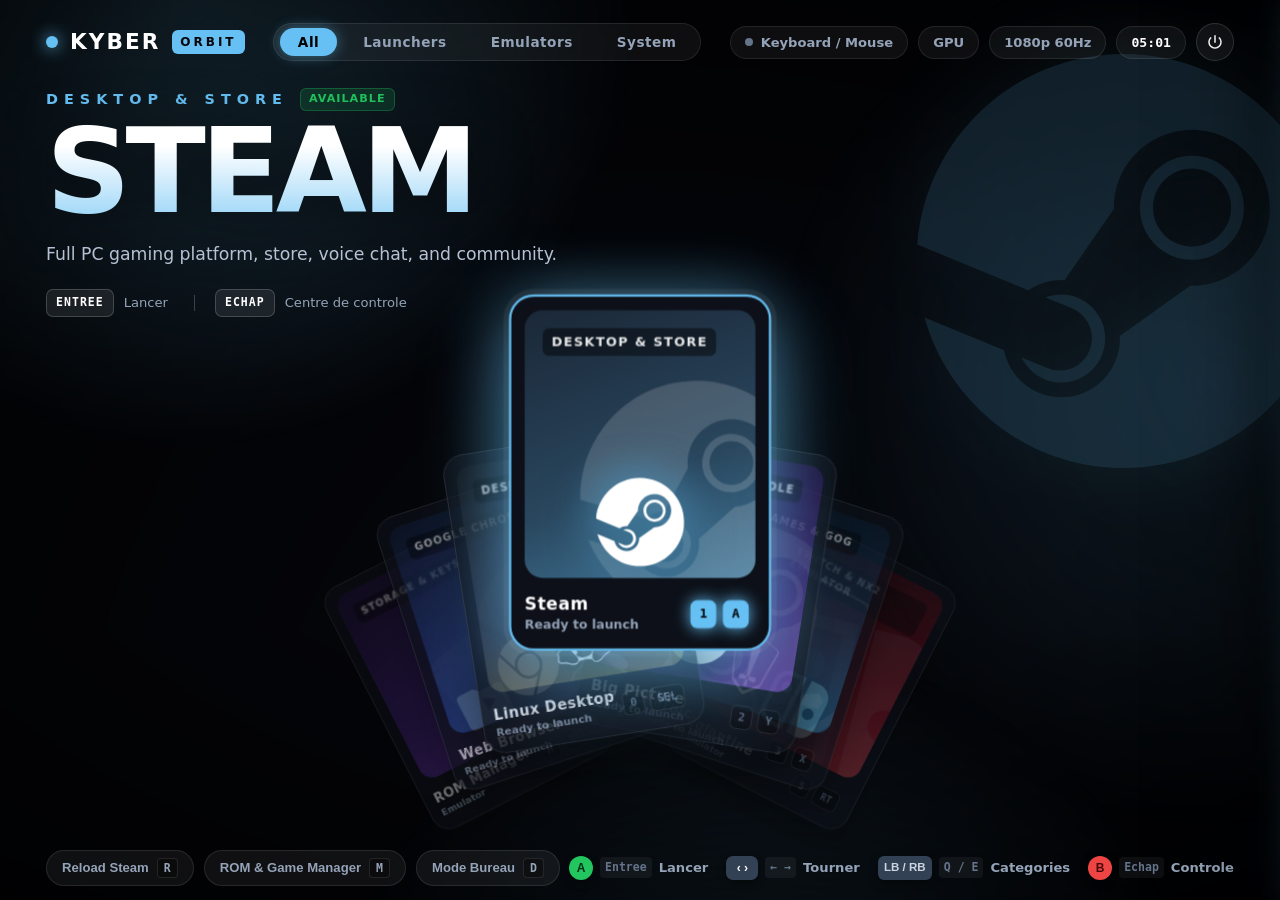
==== commit e0793c35: "Refactor console interface and enhance user experience - Updated index.html to introduce a new immer" ====
--- a/hub/index.html
+++ b/hub/index.html
@@ -9,112 +9,92 @@
     <link rel="preconnect" href="https://fonts.gstatic.com" crossorigin>
     <link href="https://fonts.googleapis.com/css2?family=Geist:wght@300;400;500;600;700;800;900&family=Geist+Mono:wght@400;500;600;700&display=swap" rel="stylesheet">
     <link rel="stylesheet" href="style.css">
+    <link rel="stylesheet" href="console.css">
 </head>
 <body class="console-body">
-    <div class="ambient-backdrop" id="ambientBackdrop"></div>
-    <div class="grid-overlay"></div>
+    <!-- Reactive aurora: colors follow the focused item -->
+    <div class="aurora" id="ambientBackdrop" aria-hidden="true">
+        <i class="blob b1"></i><i class="blob b2"></i><i class="blob b3"></i>
+    </div>
+    <div class="vignette" aria-hidden="true"></div>
+    <div class="hero-icon" id="heroIcon" aria-hidden="true"></div>
 
     <div class="console-viewport">
-        <!-- Top Status Bar & Categories -->
         <header class="top-bar">
             <div class="brand">
                 <span class="brand-badge"></span>
                 <span class="brand-title">KYBER</span>
-                <span class="brand-sub">CONSOLE OS</span>
-            </div>
-
-            <!-- Category Switcher Tabs -->
-            <nav class="category-tabs" id="categoryTabs">
-                <!-- Dynamically generated categories -->
-            </nav>
+                <span class="brand-sub">ORBIT</span>
+            </div>
+
+            <nav class="category-tabs" id="categoryTabs"></nav>
 
             <div class="system-status">
-                <div class="status-pill running-app-pill" id="runningAppPill" style="display:none;" title="Cliquer pour reprendre la session active">
+                <div class="status-pill running-app-pill" id="runningAppPill" style="display:none;" title="Reprendre la session active">
                     <span class="pulse-dot"></span>
                     <span id="runningAppText">En cours</span>
-                    <button class="pill-kill-btn" id="btnKillRunningApp" title="Arrêter l'application">&#x2715;</button>
+                    <button class="pill-kill-btn" id="btnKillRunningApp" title="Arreter l'application">&#x2715;</button>
                 </div>
                 <div class="status-pill controller-status" id="controllerPill">
                     <span class="status-dot"></span>
                     <span id="controllerText">Controller</span>
                 </div>
-                <div class="status-pill gpu-status" id="gpuPill">
-                    <span id="gpuText">Detecting GPU...</span>
-                </div>
-                <div class="status-pill display-status" id="displayRes">
-                    <span>1080p 60Hz</span>
-                </div>
-                <div class="status-pill clock-status" id="clock">
-                    --:--
-                </div>
+                <div class="status-pill gpu-status" id="gpuPill"><span id="gpuText">GPU</span></div>
+                <div class="status-pill display-status" id="displayRes"><span>1080p 60Hz</span></div>
+                <div class="status-pill clock-status" id="clock">--:--</div>
+                <button class="power-btn" id="btnControlCenter" title="Centre de controle (Echap)">
+                    <svg viewBox="0 0 24 24" width="18" height="18" fill="currentColor"><path d="M13 3h-2v10h2V3zm4.83 2.17l-1.42 1.42C17.99 7.86 19 9.81 19 12c0 3.87-3.13 7-7 7s-7-3.13-7-7c0-2.19 1.01-4.14 2.58-5.42L6.17 5.17C4.23 6.82 3 9.26 3 12c0 4.97 4.03 9 9 9s9-4.03 9-9c0-2.74-1.23-5.18-3.17-6.83z"/></svg>
+                </button>
             </div>
         </header>
 
-        <!-- Main Carousel Stage -->
         <main class="stage">
             <div class="stage-header">
                 <div class="header-topline">
                     <span class="header-pretitle" id="headerTag">LOADING...</span>
                     <span class="header-status-badge" id="headerStatus">AVAILABLE</span>
                 </div>
-                <h1 class="header-title" id="headerTitle">KYBER GAMING</h1>
-                <p class="header-desc" id="headerDesc">Select a game, launcher, or emulator to start your session.</p>
-            </div>
-
-            <!-- Cards Carousel Track with Edge Fades -->
+                <h1 class="header-title" id="headerTitle">KYBER</h1>
+                <p class="header-desc" id="headerDesc">Selectionnez une application.</p>
+                <div class="hero-cta">
+                    <span class="cta-key">ENTREE</span><span class="cta-label">Lancer</span>
+                    <span class="cta-sep"></span>
+                    <span class="cta-key">ECHAP</span><span class="cta-label">Centre de controle</span>
+                </div>
+            </div>
+
             <div class="carousel-container">
-                <div class="carousel-fade carousel-fade-left"></div>
-                <div class="carousel-track" id="carouselTrack">
-                    <!-- Cards will be populated dynamically from launchers.json -->
-                </div>
-                <div class="carousel-fade carousel-fade-right"></div>
+                <div class="carousel-track" id="carouselTrack"></div>
             </div>
         </main>
 
-        <!-- Bottom Controller & Keyboard Navigation Bar -->
         <footer class="bottom-bar">
             <div class="quick-actions">
-                <button class="btn-action" id="btnRestartSteam">
-                    <span class="btn-icon"><svg viewBox="0 0 24 24" width="14" height="14" fill="currentColor"><path d="M17.65 6.35C16.2 4.9 14.21 4 12 4c-4.42 0-7.99 3.58-7.99 8s3.57 8 7.99 8c3.73 0 6.84-2.55 7.73-6h-2.08c-.82 2.33-3.04 4-5.65 4-3.31 0-6-2.69-6-6s2.69-6 6-6c1.66 0 3.14.69 4.22 1.78L13 11h7V4l-2.35 2.35z"/></svg></span>
-                    <span>Reload Steam</span>
-                    <span class="btn-badge">R</span>
-                </button>
-                <button class="btn-action" id="btnRomManager">
-                    <span class="btn-icon"><svg viewBox="0 0 24 24" width="14" height="14" fill="currentColor"><path d="M4 6H2v14c0 1.1.9 2 2 2h14v-2H4V6zm16-4H8c-1.1 0-2 .9-2 2v12c0 1.1.9 2 2 2h12c1.1 0 2-.9 2-2V4c0-1.1-.9-2-2-2zm0 14H8V4h12v12zm-7-2h2v-3h3V9h-3V6h-2v3h-3v2h3z"/></svg></span>
-                    <span>ROM & Game Manager</span>
-                    <span class="btn-badge">M</span>
-                </button>
-                <button class="btn-action" id="btnDesktopMode">
-                    <span class="btn-icon"><svg viewBox="0 0 24 24" width="14" height="14" fill="currentColor"><path d="M21 2H3c-1.1 0-2 .9-2 2v12c0 1.1.9 2 2 2h7v2H8v2h8v-2h-2v-2h7c1.1 0 2-.9 2-2V4c0-1.1-.9-2-2-2zm0 14H3V4h18v12z"/></svg></span>
-                    <span>Desktop Mode</span>
-                    <span class="btn-badge">D</span>
-                </button>
-            </div>
-
+                <button class="btn-action" id="btnRestartSteam"><span>Reload Steam</span><span class="btn-badge">R</span></button>
+                <button class="btn-action" id="btnRomManager"><span>ROM &amp; Game Manager</span><span class="btn-badge">M</span></button>
+                <button class="btn-action" id="btnDesktopMode"><span>Mode Bureau</span><span class="btn-badge">D</span></button>
+            </div>
             <div class="nav-hints">
-                <div class="hint-item">
-                    <span class="pad-btn pad-a">A</span>
-                    <span class="key-hint">Enter</span>
-                    <span class="hint-label">Select</span>
-                </div>
-                <div class="hint-item">
-                    <span class="pad-btn pad-b">B</span>
-                    <span class="key-hint">Esc</span>
-                    <span class="hint-label">Desktop</span>
-                </div>
-                <div class="hint-item">
-                    <span class="pad-dpad">&#8249; &#8250;</span>
-                    <span class="key-hint">&#8592; &#8594;</span>
-                    <span class="hint-label">Navigate</span>
-                </div>
-                <div class="hint-item">
-                    <span class="pad-btn pad-bumper">LB / RB</span>
-                    <span class="key-hint">Q / E</span>
-                    <span class="hint-label">Categories</span>
-                </div>
+                <div class="hint-item"><span class="pad-btn pad-a">A</span><span class="key-hint">Entree</span><span class="hint-label">Lancer</span></div>
+                <div class="hint-item"><span class="pad-dpad">&#8249; &#8250;</span><span class="key-hint">&#8592; &#8594;</span><span class="hint-label">Tourner</span></div>
+                <div class="hint-item"><span class="pad-btn pad-bumper">LB / RB</span><span class="key-hint">Q / E</span><span class="hint-label">Categories</span></div>
+                <div class="hint-item"><span class="pad-btn pad-b">B</span><span class="key-hint">Echap</span><span class="hint-label">Controle</span></div>
             </div>
         </footer>
     </div>
+
+    <!-- Control Center: always-available exit & session management -->
+    <div class="cc-scrim" id="ccScrim"></div>
+    <aside class="control-center" id="controlCenter" aria-hidden="true">
+        <div class="cc-title">CENTRE DE CONTROLE</div>
+        <button class="cc-item" data-cc="resume"><span class="cc-ico">&#9654;</span><span class="cc-txt">Reprendre l'application<small id="ccResumeName"></small></span></button>
+        <button class="cc-item" data-cc="closeapp"><span class="cc-ico">&#10005;</span><span class="cc-txt">Fermer l'application en cours</span></button>
+        <button class="cc-item" data-cc="desktop"><span class="cc-ico">&#9707;</span><span class="cc-txt">Quitter le mode OS<small>Bureau avec barre des taches (F1 pour revenir)</small></span></button>
+        <button class="cc-item" data-cc="rom"><span class="cc-ico">&#9636;</span><span class="cc-txt">Gestionnaire ROM</span></button>
+        <button class="cc-item" data-cc="steam"><span class="cc-ico">&#8635;</span><span class="cc-txt">Recharger Steam</span></button>
+        <button class="cc-item" data-cc="reload"><span class="cc-ico">&#10227;</span><span class="cc-txt">Recharger le Hub</span></button>
+        <button class="cc-item" data-cc="close"><span class="cc-ico">&#8592;</span><span class="cc-txt">Retour</span></button>
+    </aside>
 
     <!-- Fullscreen Launching Splash Overlay -->
     <div class="launch-overlay" id="launchOverlay">
--- a/hub/console.css
+++ b/hub/console.css
@@ -0,0 +1,227 @@
+/* ==============================================================================
+   Kyber ORBIT - immersive console interface
+   Loaded after style.css; overrides the previous layout.
+   Concept: reactive aurora + giant hero typography + rotating card fan.
+   ============================================================================== */
+
+@property --active-accent { syntax: '<color>'; inherits: true; initial-value: #00d2ff; }
+@property --active-glow   { syntax: '<color>'; inherits: true; initial-value: rgba(0, 210, 255, 0.45); }
+
+:root {
+    transition: --active-accent 0.7s ease, --active-glow 0.7s ease;
+    --cw: min(26vh, 19vw);
+    --ch: calc(var(--cw) * 1.36);
+}
+
+/* Normalize cursor size: never inherit a huge custom cursor */
+html, body, * { cursor: default; }
+button, .card, .cc-item, .tab-btn, .btn-action { cursor: pointer; }
+
+/* ---------- Aurora background ---------- */
+.console-body { background: #05060a; }
+
+.aurora { position: fixed; inset: 0; overflow: hidden; z-index: 0; pointer-events: none; }
+.aurora .blob {
+    position: absolute;
+    width: 80vmax; height: 80vmax;
+    border-radius: 50%;
+    background: radial-gradient(circle, var(--active-accent) 0%, transparent 62%);
+    opacity: 0.4;
+    will-change: transform;
+}
+.aurora .b1 { left: -25vmax; top: -40vmax; animation: driftA 26s ease-in-out infinite alternate; }
+.aurora .b2 { right: -35vmax; top: -10vmax; opacity: 0.18; animation: driftB 32s ease-in-out infinite alternate; }
+.aurora .b3 { left: 20vw; bottom: -55vmax; opacity: 0.22; animation: driftC 38s ease-in-out infinite alternate; }
+
+@keyframes driftA { to { transform: translate3d(22vw, 14vh, 0) scale(1.15); } }
+@keyframes driftB { to { transform: translate3d(-26vw, 22vh, 0) scale(0.9); } }
+@keyframes driftC { to { transform: translate3d(-18vw, -12vh, 0) scale(1.2); } }
+
+.vignette {
+    position: fixed; inset: 0; z-index: 1; pointer-events: none;
+    background:
+        radial-gradient(ellipse at 50% 120%, rgba(0,0,0,0.0) 30%, rgba(0,0,0,0.65) 100%),
+        linear-gradient(to bottom, rgba(0,0,0,0.35), transparent 25%, transparent 70%, rgba(0,0,0,0.55));
+}
+
+/* Giant watermark icon of the focused item */
+.hero-icon {
+    position: fixed; z-index: 1; pointer-events: none;
+    right: -4vw; top: 6vh;
+    width: 46vh; height: 46vh;
+    color: var(--active-accent);
+    opacity: 0.14;
+    filter: drop-shadow(0 0 40px var(--active-glow));
+    transition: opacity 0.4s ease, transform 0.6s cubic-bezier(0.16, 1, 0.3, 1);
+}
+.hero-icon svg { width: 100%; height: 100%; }
+.hero-icon.swap { opacity: 0; transform: translateX(40px) rotate(6deg) scale(0.92); }
+
+/* ---------- Layout ---------- */
+.console-viewport {
+    position: relative; z-index: 5;
+    height: 100vh; width: 100vw;
+    display: flex; flex-direction: column; justify-content: flex-start;
+    padding: 2.6vh 3.6vw 2.2vh;
+}
+
+.top-bar { height: auto; flex: 0 0 auto; }
+.status-pill, .category-tabs { backdrop-filter: none; background: rgba(255,255,255,0.05); border-color: rgba(255,255,255,0.09); }
+.brand-sub { background: var(--active-accent); color: #04060a; border: none; font-weight: 900; letter-spacing: 3px; }
+
+.power-btn {
+    width: 38px; height: 38px; border-radius: 50%;
+    display: grid; place-items: center;
+    background: rgba(255,255,255,0.06); color: #fff;
+    border: 1px solid rgba(255,255,255,0.14);
+    transition: background 0.2s ease, box-shadow 0.2s ease, transform 0.2s ease;
+}
+.power-btn:hover { background: var(--active-accent); color: #04060a; box-shadow: 0 0 22px var(--active-glow); transform: scale(1.06); }
+
+.stage { flex: 1; max-height: none; display: block; position: relative; margin-top: 3vh; }
+
+/* ---------- Hero typography ---------- */
+.stage-header {
+    text-align: left; margin: 0; max-width: 62vw;
+    position: relative; z-index: 6;
+}
+.header-topline { justify-content: flex-start; margin-bottom: 1vh; }
+.header-pretitle { font-size: 0.9rem; letter-spacing: 6px; }
+
+.console-body .header-title {
+    font-size: clamp(3.4rem, 9.2vw, 10.5rem);
+    font-weight: 900; line-height: 0.88; letter-spacing: -0.045em;
+    margin: 0.4vh 0 2vh;
+    text-transform: uppercase;
+    background: linear-gradient(180deg, #ffffff 25%, var(--active-accent) 135%);
+    -webkit-background-clip: text; background-clip: text;
+    color: transparent; text-shadow: none;
+    filter: drop-shadow(0 8px 30px rgba(0,0,0,0.45));
+}
+.header-desc { margin: 0; max-width: 42vw; font-size: clamp(0.95rem, 1.35vw, 1.4rem); color: #b6c2d4; }
+
+.hero-cta { display: flex; align-items: center; gap: 10px; margin-top: 2.4vh; font-size: 0.82rem; color: #94a3b8; }
+.cta-key {
+    font-family: 'JetBrains Mono', monospace; font-weight: 700; font-size: 0.72rem;
+    padding: 4px 9px; border-radius: 7px; letter-spacing: 1px;
+    background: rgba(255,255,255,0.08); border: 1px solid rgba(255,255,255,0.18); color: #fff;
+}
+.cta-label { margin-right: 6px; }
+.cta-sep { width: 1px; height: 16px; background: rgba(255,255,255,0.2); margin: 0 10px; }
+
+/* ---------- Card fan ---------- */
+.console-body .carousel-container {
+    position: absolute; left: 0; right: 0; bottom: 0;
+    height: calc(var(--ch) * 1.5);
+    padding: 0; overflow: visible; display: block; pointer-events: none;
+}
+.carousel-fade { display: none; }
+
+.console-body .carousel-track {
+    position: absolute; left: 50%; bottom: 9vh; pointer-events: none;
+    width: 0; height: var(--ch);
+    display: block; padding: 0; gap: 0; overflow: visible;
+    transform: none !important; transition: none;
+}
+
+.console-body .card {
+    position: absolute; left: calc(var(--cw) / -2); bottom: 0;
+    width: var(--cw); height: var(--ch); flex: none;
+    border-radius: 22px;
+    transform-origin: 50% 190%;
+    transition: transform 0.55s cubic-bezier(0.16, 1, 0.3, 1),
+                opacity 0.4s ease, filter 0.4s ease;
+    will-change: transform, opacity;
+    opacity: 0; filter: none;
+}
+.console-body .card.active, .console-body .card.neighbor-prev, .console-body .card.neighbor-next, .console-body .card.distant { filter: none; }
+
+.console-body .card-inner {
+    backdrop-filter: none;
+    background: #0d1018;
+    border: 1px solid rgba(255,255,255,0.12);
+    border-radius: 22px; padding: 12px;
+    box-shadow: 0 18px 40px rgba(0,0,0,0.55);
+}
+.console-body .card.active .card-inner {
+    border: 2px solid var(--active-accent);
+    box-shadow: 0 30px 80px var(--active-glow), 0 0 0 5px rgba(255,255,255,0.06), 0 0 60px var(--active-glow);
+}
+.console-body .card .meta-title { font-size: clamp(0.95rem, 1.6vh, 1.4rem); }
+.console-body .card .meta-sub { font-size: clamp(0.7rem, 1.2vh, 0.95rem); }
+.console-body .card .card-icon svg { width: calc(var(--cw) * 0.36); height: calc(var(--cw) * 0.36); }
+
+/* ---------- Bottom bar ---------- */
+.bottom-bar { position: absolute; left: 3.6vw; right: 3.6vw; bottom: 1.6vh; height: auto; border: none; padding: 0; z-index: 8; pointer-events: none; }
+.bottom-bar > * { pointer-events: auto; }
+.quick-actions { display: flex; gap: 10px; }
+.btn-action { background: rgba(255,255,255,0.06); border-radius: 999px; }
+.btn-action:hover, .btn-action:focus { background: var(--active-accent); color: #04060a; border-color: transparent; box-shadow: 0 0 20px var(--active-glow); }
+
+/* ---------- Control Center ---------- */
+.cc-scrim {
+    position: fixed; inset: 0; z-index: 40;
+    background: rgba(2, 3, 6, 0.55);
+    opacity: 0; pointer-events: none; transition: opacity 0.3s ease;
+}
+.cc-scrim.open { opacity: 1; pointer-events: auto; }
+
+.control-center {
+    position: fixed; z-index: 41; top: 0; right: 0; bottom: 0;
+    width: min(440px, 90vw);
+    padding: 4vh 28px;
+    display: flex; flex-direction: column; gap: 10px;
+    background: linear-gradient(180deg, rgba(13,16,24,0.97), rgba(7,9,14,0.98));
+    border-left: 2px solid var(--active-accent);
+    box-shadow: -30px 0 90px rgba(0,0,0,0.6), -2px 0 40px var(--active-glow);
+    transform: translateX(105%);
+    transition: transform 0.45s cubic-bezier(0.16, 1, 0.3, 1);
+}
+.control-center.open { transform: translateX(0); }
+
+.cc-title { font-size: 0.8rem; font-weight: 800; letter-spacing: 5px; color: var(--active-accent); margin-bottom: 1.4vh; }
+
+.cc-item {
+    display: flex; align-items: center; gap: 16px; width: 100%;
+    padding: 16px 18px; text-align: left;
+    background: rgba(255,255,255,0.04);
+    border: 1px solid rgba(255,255,255,0.08);
+    border-radius: 16px; color: #e2e8f0;
+    font-family: inherit; font-size: 1.02rem; font-weight: 700;
+    transition: transform 0.2s ease, background 0.2s ease, border-color 0.2s ease;
+    opacity: 0; transform: translateX(26px);
+}
+.control-center.open .cc-item { opacity: 1; transform: translateX(0); }
+.control-center.open .cc-item:nth-child(2) { transition-delay: 0.04s; }
+.control-center.open .cc-item:nth-child(3) { transition-delay: 0.08s; }
+.control-center.open .cc-item:nth-child(4) { transition-delay: 0.12s; }
+.control-center.open .cc-item:nth-child(5) { transition-delay: 0.16s; }
+.control-center.open .cc-item:nth-child(6) { transition-delay: 0.20s; }
+.control-center.open .cc-item:nth-child(7) { transition-delay: 0.24s; }
+.control-center.open .cc-item:nth-child(8) { transition-delay: 0.28s; }
+.cc-item.hidden { display: none; }
+.cc-item.focus, .cc-item:hover { background: var(--active-accent); color: #04060a; border-color: transparent; transform: translateX(-6px); transition-delay: 0s; }
+.cc-ico { width: 28px; text-align: center; font-size: 1.2rem; }
+.cc-txt { display: flex; flex-direction: column; }
+.cc-txt small { font-weight: 500; font-size: 0.74rem; opacity: 0.75; margin-top: 2px; }
+.cc-item[data-cc="desktop"] { border-color: rgba(244, 63, 94, 0.45); }
+
+/* ---------- Brand-accurate covers ---------- */
+.cover-steam      { background: linear-gradient(160deg, #1b2838 0%, #2a475e 60%, #66c0f4 160%) !important; }
+.cover-bigpicture { background: linear-gradient(160deg, #1a1033 0%, #3b1d6e 60%, #a855f7 170%) !important; }
+.cover-heroic     { background: linear-gradient(160deg, #0b1220 0%, #12304a 60%, #00b3ff 170%) !important; }
+.cover-switch, .cover-eglantine { background: linear-gradient(160deg, #2a0a10 0%, #7a0f1f 60%, #ff4554 170%) !important; }
+.cover-browser    { background: linear-gradient(160deg, #101a30 0%, #1d3c78 60%, #4285f4 170%) !important; }
+.cover-desktop    { background: linear-gradient(160deg, #14181f 0%, #2b323d 60%, #fcc624 190%) !important; }
+.cover-rom        { background: linear-gradient(160deg, #1a1033 0%, #3b1d6e 60%, #a855f7 170%) !important; }
+.cover-gamepad    { background: linear-gradient(160deg, #101722 0%, #25324a 100%) !important; }
+
+.card-bg-icon {
+    position: absolute; right: -22%; bottom: -14%;
+    width: 95%; aspect-ratio: 1; color: #fff; opacity: 0.09;
+    transform: rotate(-12deg); pointer-events: none;
+}
+.card-bg-icon svg { width: 100%; height: 100%; }
+.console-body .card-icon { position: relative; z-index: 2; }
+.console-body .card.active .card-bg-icon { opacity: 0.16; transform: rotate(-6deg) scale(1.06); transition: all 0.6s cubic-bezier(0.16,1,0.3,1); }
+.console-body .card-icon svg { filter: drop-shadow(0 6px 18px rgba(0,0,0,0.5)); }
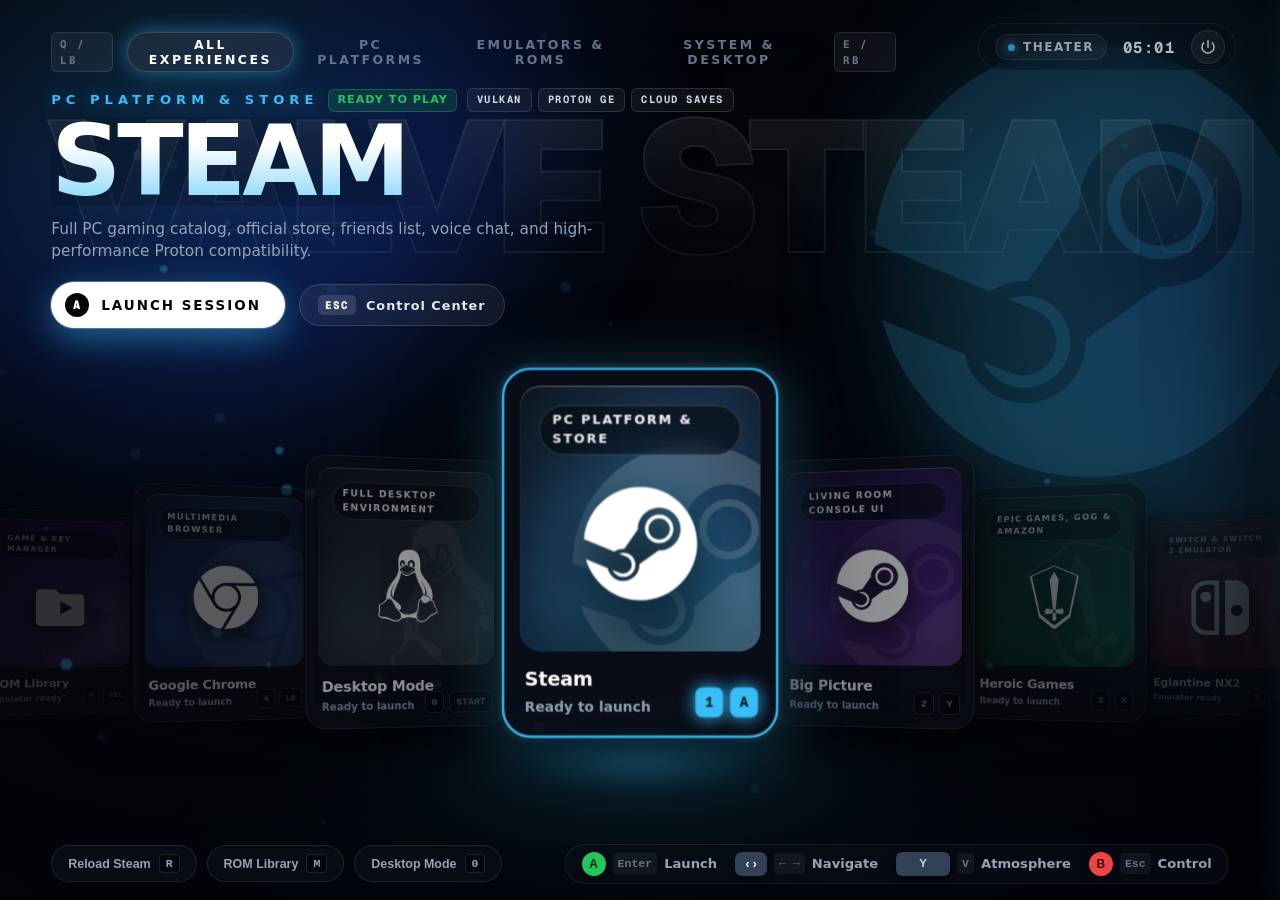
==== commit a9a5bbe4: "Refactor Hub UI and Launcher Configuration - Updated index.html for improved UI elements and layout," ====
--- a/hub/index.html
+++ b/hub/index.html
@@ -12,73 +12,89 @@
     <link rel="stylesheet" href="console.css">
 </head>
 <body class="console-body">
-    <!-- Reactive aurora: colors follow the focused item -->
+    <!-- Full-Bleed Reactive Volumetric Scenography -->
     <div class="aurora" id="ambientBackdrop" aria-hidden="true">
-        <i class="blob b1"></i><i class="blob b2"></i><i class="blob b3"></i>
-    </div>
+        <i class="blob b1"></i>
+        <i class="blob b2"></i>
+        <i class="blob b3"></i>
+    </div>
+    <div class="spotlight-cone" aria-hidden="true"></div>
+    <div class="stage-floor-glow" aria-hidden="true"></div>
+    <canvas id="ambientCanvas" class="ambient-canvas" aria-hidden="true"></canvas>
+    <div class="grid-floor" aria-hidden="true"></div>
     <div class="vignette" aria-hidden="true"></div>
+
+    <!-- Monumental 3D Counter-Parallax Watermark Typography & Emblem -->
+    <div class="hero-watermark" id="heroWatermark" aria-hidden="true">VALVE STEAM</div>
     <div class="hero-icon" id="heroIcon" aria-hidden="true"></div>
+    <div class="launch-warp-ring" id="launchWarpRing" aria-hidden="true"></div>
+
+    <!-- Ambiance Notification Pill -->
+    <div class="amb-chip" id="ambChip"></div>
+
+    <!-- Floating Corner HUD (No Top Bar) -->
+    <div class="hud-corner-right">
+        <div class="status-pill running-app-pill" id="runningAppPill" style="display:none;" title="Resume active session">
+            <span class="pulse-dot"></span>
+            <span id="runningAppText">Running</span>
+            <button class="pill-kill-btn" id="btnKillRunningApp" title="Close application">&#x2715;</button>
+        </div>
+        <button class="hud-pill-btn" id="btnHudAmbiance" title="Switch visual atmosphere (Key V)">
+            <span class="hud-dot"></span>
+            <span id="hudAmbLabel">Theater</span>
+        </button>
+        <div class="clock-status" id="clock">--:--</div>
+        <button class="power-btn" id="btnControlCenter" title="Control Center (Esc)">
+            <svg viewBox="0 0 24 24" width="18" height="18" fill="currentColor"><path d="M13 3h-2v10h2V3zm4.83 2.17l-1.42 1.42C17.99 7.86 19 9.81 19 12c0 3.87-3.13 7-7 7s-7-3.13-7-7c0-2.19 1.01-4.14 2.58-5.42L6.17 5.17C4.23 6.82 3 9.26 3 12c0 4.97 4.03 9 9 9s9-4.03 9-9c0-2.74-1.23-5.18-3.17-6.83z"/></svg>
+        </button>
+    </div>
 
     <div class="console-viewport">
-        <header class="top-bar">
-            <div class="brand">
-                <span class="brand-badge"></span>
-                <span class="brand-title">KYBER</span>
-                <span class="brand-sub">ORBIT</span>
-            </div>
-
-            <nav class="category-tabs" id="categoryTabs"></nav>
-
-            <div class="system-status">
-                <div class="status-pill running-app-pill" id="runningAppPill" style="display:none;" title="Reprendre la session active">
-                    <span class="pulse-dot"></span>
-                    <span id="runningAppText">En cours</span>
-                    <button class="pill-kill-btn" id="btnKillRunningApp" title="Arreter l'application">&#x2715;</button>
-                </div>
-                <div class="status-pill controller-status" id="controllerPill">
-                    <span class="status-dot"></span>
-                    <span id="controllerText">Controller</span>
-                </div>
-                <div class="status-pill gpu-status" id="gpuPill"><span id="gpuText">GPU</span></div>
-                <div class="status-pill display-status" id="displayRes"><span>1080p 60Hz</span></div>
-                <div class="status-pill clock-status" id="clock">--:--</div>
-                <button class="power-btn" id="btnControlCenter" title="Centre de controle (Echap)">
-                    <svg viewBox="0 0 24 24" width="18" height="18" fill="currentColor"><path d="M13 3h-2v10h2V3zm4.83 2.17l-1.42 1.42C17.99 7.86 19 9.81 19 12c0 3.87-3.13 7-7 7s-7-3.13-7-7c0-2.19 1.01-4.14 2.58-5.42L6.17 5.17C4.23 6.82 3 9.26 3 12c0 4.97 4.03 9 9 9s9-4.03 9-9c0-2.74-1.23-5.18-3.17-6.83z"/></svg>
-                </button>
-            </div>
-        </header>
-
         <main class="stage">
             <div class="stage-header">
+                <div class="category-bar">
+                    <span class="cat-bumper-hint">Q / LB</span>
+                    <nav class="category-tabs" id="categoryTabs"></nav>
+                    <span class="cat-bumper-hint">E / RB</span>
+                </div>
+
                 <div class="header-topline">
                     <span class="header-pretitle" id="headerTag">LOADING...</span>
-                    <span class="header-status-badge" id="headerStatus">AVAILABLE</span>
-                </div>
+                    <span class="header-status-badge" id="headerStatus">READY TO PLAY</span>
+                    <div class="header-specs" id="headerSpecs"></div>
+                </div>
+
                 <h1 class="header-title" id="headerTitle">KYBER</h1>
-                <p class="header-desc" id="headerDesc">Selectionnez une application.</p>
+                <p class="header-desc" id="headerDesc">Select a gaming platform to launch.</p>
+
                 <div class="hero-cta">
-                    <span class="cta-key">ENTREE</span><span class="cta-label">Lancer</span>
-                    <span class="cta-sep"></span>
-                    <span class="cta-key">ECHAP</span><span class="cta-label">Centre de controle</span>
-                </div>
-            </div>
-
-            <div class="carousel-container">
+                    <button class="cta-primary-btn" id="btnHeroLaunch">
+                        <span class="cta-pad-glyph">A</span>
+                        <span class="cta-btn-text">LAUNCH SESSION</span>
+                    </button>
+                    <button class="cta-secondary-btn" id="btnHeroOptions">
+                        <span class="cta-key">ESC</span>
+                        <span>Control Center</span>
+                    </button>
+                </div>
+            </div>
+
+            <div class="carousel-container" id="carouselContainer">
                 <div class="carousel-track" id="carouselTrack"></div>
             </div>
         </main>
 
-        <footer class="bottom-bar">
+        <footer class="bottom-bar" id="bottomDock">
             <div class="quick-actions">
                 <button class="btn-action" id="btnRestartSteam"><span>Reload Steam</span><span class="btn-badge">R</span></button>
-                <button class="btn-action" id="btnRomManager"><span>ROM &amp; Game Manager</span><span class="btn-badge">M</span></button>
-                <button class="btn-action" id="btnDesktopMode"><span>Mode Bureau</span><span class="btn-badge">D</span></button>
+                <button class="btn-action" id="btnRomManager"><span>ROM Library</span><span class="btn-badge">M</span></button>
+                <button class="btn-action" id="btnDesktopMode"><span>Desktop Mode</span><span class="btn-badge">0</span></button>
             </div>
             <div class="nav-hints">
-                <div class="hint-item"><span class="pad-btn pad-a">A</span><span class="key-hint">Entree</span><span class="hint-label">Lancer</span></div>
-                <div class="hint-item"><span class="pad-dpad">&#8249; &#8250;</span><span class="key-hint">&#8592; &#8594;</span><span class="hint-label">Tourner</span></div>
-                <div class="hint-item"><span class="pad-btn pad-bumper">LB / RB</span><span class="key-hint">Q / E</span><span class="hint-label">Categories</span></div>
-                <div class="hint-item"><span class="pad-btn pad-b">B</span><span class="key-hint">Echap</span><span class="hint-label">Controle</span></div>
+                <div class="hint-item"><span class="pad-btn pad-a">A</span><span class="key-hint">Enter</span><span class="hint-label">Launch</span></div>
+                <div class="hint-item"><span class="pad-dpad">&#8249; &#8250;</span><span class="key-hint">&#8592; &#8594;</span><span class="hint-label">Navigate</span></div>
+                <div class="hint-item"><span class="pad-btn pad-bumper">Y</span><span class="key-hint">V</span><span class="hint-label">Atmosphere</span></div>
+                <div class="hint-item"><span class="pad-btn pad-b">B</span><span class="key-hint">Esc</span><span class="hint-label">Control</span></div>
             </div>
         </footer>
     </div>
@@ -86,14 +102,21 @@
     <!-- Control Center: always-available exit & session management -->
     <div class="cc-scrim" id="ccScrim"></div>
     <aside class="control-center" id="controlCenter" aria-hidden="true">
-        <div class="cc-title">CENTRE DE CONTROLE</div>
-        <button class="cc-item" data-cc="resume"><span class="cc-ico">&#9654;</span><span class="cc-txt">Reprendre l'application<small id="ccResumeName"></small></span></button>
-        <button class="cc-item" data-cc="closeapp"><span class="cc-ico">&#10005;</span><span class="cc-txt">Fermer l'application en cours</span></button>
-        <button class="cc-item" data-cc="desktop"><span class="cc-ico">&#9707;</span><span class="cc-txt">Quitter le mode OS<small>Bureau avec barre des taches (F1 pour revenir)</small></span></button>
-        <button class="cc-item" data-cc="rom"><span class="cc-ico">&#9636;</span><span class="cc-txt">Gestionnaire ROM</span></button>
-        <button class="cc-item" data-cc="steam"><span class="cc-ico">&#8635;</span><span class="cc-txt">Recharger Steam</span></button>
-        <button class="cc-item" data-cc="reload"><span class="cc-ico">&#10227;</span><span class="cc-txt">Recharger le Hub</span></button>
-        <button class="cc-item" data-cc="close"><span class="cc-ico">&#8592;</span><span class="cc-txt">Retour</span></button>
+        <div class="cc-title">CONTROL CENTER</div>
+        <div class="cc-info">
+            <div class="status-pill controller-status" id="controllerPill"><span class="status-dot"></span><span id="controllerText">Controller</span></div>
+            <div class="status-pill gpu-status" id="gpuPill"><span id="gpuText">GPU</span></div>
+            <div class="status-pill display-status" id="displayRes"><span>1080p 60Hz</span></div>
+        </div>
+        <button class="cc-item" data-cc="resume"><span class="cc-ico">&#9654;</span><span class="cc-txt">Resume Application<small id="ccResumeName"></small></span></button>
+        <button class="cc-item" data-cc="closeapp"><span class="cc-ico">&#10005;</span><span class="cc-txt">Close Running Application</span></button>
+        <button class="cc-item" data-cc="desktop"><span class="cc-ico">&#9707;</span><span class="cc-txt">Exit OS Mode<small>Switch to Linux Desktop (Press F1 to return)</small></span></button>
+        <button class="cc-item" data-cc="ambiance"><span class="cc-ico">&#9728;</span><span class="cc-txt">Visual Atmosphere<small id="ccAmbName">Theater</small></span></button>
+        <button class="cc-item" data-cc="sound"><span class="cc-ico">&#9835;</span><span class="cc-txt">Ambient Soundscape<small id="ccSoundName">Off</small></span></button>
+        <button class="cc-item" data-cc="rom"><span class="cc-ico">&#9636;</span><span class="cc-txt">ROM &amp; Key Library</span></button>
+        <button class="cc-item" data-cc="steam"><span class="cc-ico">&#8635;</span><span class="cc-txt">Clean Reload Steam</span></button>
+        <button class="cc-item" data-cc="reload"><span class="cc-ico">&#10227;</span><span class="cc-txt">Refresh Interface</span></button>
+        <button class="cc-item" data-cc="close"><span class="cc-ico">&#8592;</span><span class="cc-txt">Close Panel</span></button>
     </aside>
 
     <!-- Fullscreen Launching Splash Overlay -->
@@ -115,8 +138,8 @@
     <div class="toast-modal" id="toastModal">
         <div class="toast-icon"><svg viewBox="0 0 24 24" width="20" height="20" fill="currentColor"><path d="M12 2C6.48 2 2 6.48 2 12s4.48 10 10 10 10-4.48 10-10S17.52 2 12 2zm1 15h-2v-6h2v6zm0-8h-2V7h2v2z"/></svg></div>
         <div class="toast-body">
-            <div class="toast-title" id="toastTitle">Emulator Not Installed</div>
-            <div class="toast-desc" id="toastDesc">To enable it in your homelab, install the corresponding package into the container.</div>
+            <div class="toast-title" id="toastTitle">Application Not Installed</div>
+            <div class="toast-desc" id="toastDesc">Install the corresponding package inside the container to enable this platform.</div>
         </div>
     </div>
 
@@ -125,29 +148,25 @@
         <div class="rom-modal-dialog">
             <div class="rom-modal-header">
                 <div class="rom-modal-title-wrap">
-                    <span class="rom-modal-badge">STORAGE & LIBRARY</span>
-                    <h2 class="rom-modal-title">ROM & Game Library Explorer</h2>
+                    <span class="rom-modal-badge">STORAGE &amp; LIBRARY</span>
+                    <h2 class="rom-modal-title">ROM &amp; Switch Key Explorer</h2>
                 </div>
                 <button class="rom-modal-close" id="btnRomModalClose" title="Close (Esc)">&#x2715;</button>
             </div>
 
             <!-- Quick Preset Folders Bar -->
-            <div class="rom-systems-bar" id="romSystemsBar">
-                <!-- Dynamically generated emulator folder preset pills -->
-            </div>
+            <div class="rom-systems-bar" id="romSystemsBar"></div>
 
             <!-- Explorer Breadcrumbs & Action Toolbar -->
             <div class="rom-toolbar">
-                <div class="rom-breadcrumbs" id="romBreadcrumbs">
-                    <!-- Populated dynamically: Root / eglantine / games -->
-                </div>
+                <div class="rom-breadcrumbs" id="romBreadcrumbs"></div>
                 <div class="rom-toolbar-actions">
                     <input type="text" id="romSearchInput" class="rom-search-input" placeholder="Filter files...">
-                    <button class="rom-action-btn" id="btnNewFolder" title="Create new directory in current path">
+                    <button class="rom-action-btn" id="btnNewFolder" title="Create new folder">
                         <svg viewBox="0 0 24 24" width="16" height="16" fill="currentColor"><path d="M20 6h-8l-2-2H4c-1.11 0-1.99.89-1.99 2L2 18c0 1.11.89 2 2 2h16c1.11 0 2-.89 2-2V8c0-1.11-.89-2-2-2zm-1 8h-3v3h-2v-3h-3v-2h3V9h2v3h3v2z"/></svg>
                         <span>New Folder</span>
                     </button>
-                    <button class="rom-action-btn rom-action-primary" id="btnUploadFiles" title="Upload files to current folder">
+                    <button class="rom-action-btn rom-action-primary" id="btnUploadFiles" title="Upload files">
                         <svg viewBox="0 0 24 24" width="16" height="16" fill="currentColor"><path d="M9 16h6v-6h4l-7-7-7 7h4zm-4 2h14v2H5z"/></svg>
                         <span>Upload Files</span>
                     </button>
@@ -185,13 +204,11 @@
                                 <th style="width: 12%; text-align:right;">Actions</th>
                             </tr>
                         </thead>
-                        <tbody id="romTableBody">
-                            <!-- Populated dynamically with folders and files -->
-                        </tbody>
+                        <tbody id="romTableBody"></tbody>
                     </table>
                     <div class="rom-empty-state" id="romEmptyState" style="display:none;">
                         <svg viewBox="0 0 24 24" width="40" height="40" fill="currentColor" style="opacity:0.3; margin-bottom:12px;"><path d="M10 4H4c-1.1 0-1.99.9-1.99 2L2 18c0 1.1.9 2 2 2h16c1.1 0 2-.9 2-2V8c0-1.1-.9-2-2-2h-8l-2-2z"/></svg>
-                        <div>This folder is empty. Drag and drop ROMs, keys, or folders here to upload.</div>
+                        <div>This folder is empty. Drag and drop ROMs (.nsp, .xci, .iso) or prod.keys here to upload.</div>
                     </div>
                 </div>
             </div>
@@ -201,7 +218,7 @@
                 <div class="rom-footer-hint" id="romStorageHint">Storage root: /home/gamer/roms</div>
                 <div class="rom-footer-actions">
                     <div class="rom-footer-hint"><kbd>Esc</kbd> Close</div>
-                    <div class="rom-footer-hint"><kbd>M</kbd> Toggle Explorer</div>
+                    <div class="rom-footer-hint"><kbd>M</kbd> Toggle</div>
                 </div>
             </div>
         </div>
--- a/hub/console.css
+++ b/hub/console.css
@@ -1,227 +1,1024 @@
 /* ==============================================================================
-   Kyber ORBIT - immersive console interface
-   Loaded after style.css; overrides the previous layout.
-   Concept: reactive aurora + giant hero typography + rotating card fan.
+   Kyber GAME THEATER - Vision 1: PS5 Deep Immersion & Apple TV 3D Tilt
+   Full-bleed volumetric lighting, zero top bar, 4-layer 3D parallax cards
+   with specular sheen, monumental watermark, and spring-physics shelf.
    ============================================================================== */
 
-@property --active-accent { syntax: '<color>'; inherits: true; initial-value: #00d2ff; }
-@property --active-glow   { syntax: '<color>'; inherits: true; initial-value: rgba(0, 210, 255, 0.45); }
+@property --active-accent    { syntax: '<color>'; inherits: true; initial-value: #38bdf8; }
+@property --active-secondary { syntax: '<color>'; inherits: true; initial-value: #1d4ed8; }
+@property --active-glow      { syntax: '<color>'; inherits: true; initial-value: rgba(56, 189, 248, 0.48); }
 
 :root {
-    transition: --active-accent 0.7s ease, --active-glow 0.7s ease;
-    --cw: min(26vh, 19vw);
-    --ch: calc(var(--cw) * 1.36);
-}
-
-/* Normalize cursor size: never inherit a huge custom cursor */
+    transition: --active-accent 0.65s cubic-bezier(0.16, 1, 0.3, 1),
+                --active-secondary 0.65s cubic-bezier(0.16, 1, 0.3, 1),
+                --active-glow 0.65s cubic-bezier(0.16, 1, 0.3, 1);
+    --cw: clamp(230px, 17.5vw, 320px);
+    --ch: calc(var(--cw) * 1.34);
+    --mx: 0;
+    --my: 0;
+    --spring-ease: linear(
+        0, 0.0386, 0.1372, 0.2724, 0.4244, 0.5775, 0.7203, 0.8449, 0.9473,
+        1.0258, 1.0812, 1.1157, 1.1324, 1.1349, 1.1268, 1.1116, 1.0924, 1.0715,
+        1.0511, 1.0324, 1.0164, 1.0035, 0.9939, 0.9873, 0.9834, 0.9818, 0.9819,
+        0.9834, 0.9856, 0.9883, 0.9912, 0.9939, 0.9963, 0.9984, 1
+    );
+}
+
+/* Normalize cursor size across 1080p/4K Xorg sessions */
 html, body, * { cursor: default; }
-button, .card, .cc-item, .tab-btn, .btn-action { cursor: pointer; }
-
-/* ---------- Aurora background ---------- */
-.console-body { background: #05060a; }
-
-.aurora { position: fixed; inset: 0; overflow: hidden; z-index: 0; pointer-events: none; }
+button, .card, .cc-item, .tab-btn, .btn-action, .cta-primary-btn, .cta-secondary-btn { cursor: pointer; }
+
+/* ---------- Full-Bleed Volumetric Backdrop ---------- */
+.console-body {
+    background: #030509;
+    overflow: hidden;
+    user-select: none;
+}
+
+.aurora {
+    position: fixed;
+    inset: -10%;
+    overflow: hidden;
+    z-index: 0;
+    pointer-events: none;
+    translate: calc(var(--mx) * -28px) calc(var(--my) * -18px);
+    transition: opacity 0.8s ease;
+}
+
 .aurora .blob {
     position: absolute;
-    width: 80vmax; height: 80vmax;
     border-radius: 50%;
-    background: radial-gradient(circle, var(--active-accent) 0%, transparent 62%);
-    opacity: 0.4;
     will-change: transform;
-}
-.aurora .b1 { left: -25vmax; top: -40vmax; animation: driftA 26s ease-in-out infinite alternate; }
-.aurora .b2 { right: -35vmax; top: -10vmax; opacity: 0.18; animation: driftB 32s ease-in-out infinite alternate; }
-.aurora .b3 { left: 20vw; bottom: -55vmax; opacity: 0.22; animation: driftC 38s ease-in-out infinite alternate; }
-
-@keyframes driftA { to { transform: translate3d(22vw, 14vh, 0) scale(1.15); } }
-@keyframes driftB { to { transform: translate3d(-26vw, 22vh, 0) scale(0.9); } }
-@keyframes driftC { to { transform: translate3d(-18vw, -12vh, 0) scale(1.2); } }
+    filter: blur(60px);
+}
+
+.aurora .b1 {
+    width: 85vmax;
+    height: 85vmax;
+    left: -22vmax;
+    top: -35vmax;
+    background: radial-gradient(circle, var(--active-accent) 0%, var(--active-secondary) 38%, transparent 68%);
+    opacity: 0.42;
+    animation: driftA 24s ease-in-out infinite alternate;
+}
+
+.aurora .b2 {
+    width: 75vmax;
+    height: 75vmax;
+    right: -28vmax;
+    top: -8vmax;
+    background: radial-gradient(circle, var(--active-secondary) 0%, var(--active-accent) 35%, transparent 65%);
+    opacity: 0.28;
+    animation: driftB 30s ease-in-out infinite alternate;
+}
+
+.aurora .b3 {
+    width: 90vmax;
+    height: 60vmax;
+    left: 15vw;
+    bottom: -35vmax;
+    background: radial-gradient(ellipse, var(--active-accent) 0%, transparent 66%);
+    opacity: 0.26;
+    animation: driftC 34s ease-in-out infinite alternate;
+}
+
+@keyframes driftA { to { transform: translate3d(18vw, 12vh, 0) scale(1.14); } }
+@keyframes driftB { to { transform: translate3d(-20vw, 18vh, 0) scale(0.92); } }
+@keyframes driftC { to { transform: translate3d(-12vw, -10vh, 0) scale(1.18); } }
+
+/* Overhead Volumetric Spotlight Cone (Godrays) */
+.spotlight-cone {
+    position: fixed;
+    top: -18vh;
+    left: 50%;
+    width: 76vw;
+    height: 95vh;
+    transform: translateX(-50%);
+    z-index: 1;
+    pointer-events: none;
+    background: conic-gradient(
+        from 180deg at 50% 0%,
+        transparent 38%,
+        var(--active-glow) 47%,
+        rgba(255, 255, 255, 0.14) 50%,
+        var(--active-glow) 53%,
+        transparent 62%
+    );
+    filter: blur(48px);
+    opacity: 0.65;
+    mix-blend-mode: screen;
+    translate: calc(var(--mx) * 18px) 0;
+    transition: opacity 0.6s ease;
+}
+
+/* Stage Floor Pool Reflection under the active card */
+.stage-floor-glow {
+    position: fixed;
+    left: 50%;
+    bottom: 4vh;
+    width: calc(var(--cw) * 2.4);
+    height: 16vh;
+    transform: translateX(-50%);
+    z-index: 1;
+    pointer-events: none;
+    background: radial-gradient(ellipse at 50% 50%, var(--active-accent) 0%, var(--active-glow) 35%, transparent 72%);
+    filter: blur(38px);
+    opacity: 0.55;
+    animation: floorPulse 3.8s ease-in-out infinite;
+}
+
+@keyframes floorPulse {
+    0%, 100% { opacity: 0.48; transform: translateX(-50%) scaleX(1); }
+    50%      { opacity: 0.72; transform: translateX(-50%) scaleX(1.12); }
+}
 
 .vignette {
-    position: fixed; inset: 0; z-index: 1; pointer-events: none;
+    position: fixed;
+    inset: 0;
+    z-index: 2;
+    pointer-events: none;
     background:
-        radial-gradient(ellipse at 50% 120%, rgba(0,0,0,0.0) 30%, rgba(0,0,0,0.65) 100%),
-        linear-gradient(to bottom, rgba(0,0,0,0.35), transparent 25%, transparent 70%, rgba(0,0,0,0.55));
-}
-
-/* Giant watermark icon of the focused item */
+        radial-gradient(ellipse at 50% 45%, transparent 35%, rgba(2, 4, 9, 0.78) 100%),
+        linear-gradient(to bottom, rgba(2, 4, 9, 0.35) 0%, transparent 18%, transparent 72%, rgba(2, 4, 9, 0.85) 100%);
+}
+
+/* ---------- Monumental 3D Watermark & Hero Emblem ---------- */
+.hero-watermark {
+    position: fixed;
+    z-index: 2;
+    pointer-events: none;
+    left: 3.5vw;
+    top: 12vh;
+    font-family: 'Geist', sans-serif;
+    font-size: clamp(5rem, 14.5vw, 17rem);
+    font-weight: 900;
+    letter-spacing: -0.05em;
+    line-height: 0.85;
+    white-space: nowrap;
+    text-transform: uppercase;
+    color: transparent;
+    -webkit-text-stroke: 2px rgba(255, 255, 255, 0.06);
+    background: linear-gradient(180deg, rgba(255, 255, 255, 0.07) 0%, transparent 85%);
+    -webkit-background-clip: text;
+    background-clip: text;
+    translate: calc(var(--mx) * -45px) calc(var(--my) * -25px);
+    transition: opacity 0.45s ease, transform 0.65s cubic-bezier(0.16, 1, 0.3, 1);
+}
+
+.hero-watermark.swap {
+    opacity: 0;
+    transform: translateY(24px) scale(0.96);
+}
+
 .hero-icon {
-    position: fixed; z-index: 1; pointer-events: none;
-    right: -4vw; top: 6vh;
-    width: 46vh; height: 46vh;
+    position: fixed;
+    z-index: 2;
+    pointer-events: none;
+    right: -2vw;
+    top: 5vh;
+    width: 48vh;
+    height: 48vh;
     color: var(--active-accent);
-    opacity: 0.14;
-    filter: drop-shadow(0 0 40px var(--active-glow));
-    transition: opacity 0.4s ease, transform 0.6s cubic-bezier(0.16, 1, 0.3, 1);
-}
+    opacity: 0.16;
+    filter: drop-shadow(0 0 60px var(--active-glow));
+    translate: calc(var(--mx) * -36px) calc(var(--my) * -22px);
+    transition: opacity 0.45s ease, transform 0.65s cubic-bezier(0.16, 1, 0.3, 1);
+}
+
 .hero-icon svg { width: 100%; height: 100%; }
-.hero-icon.swap { opacity: 0; transform: translateX(40px) rotate(6deg) scale(0.92); }
-
-/* ---------- Layout ---------- */
+.hero-icon.swap {
+    opacity: 0;
+    transform: translateX(48px) rotate(8deg) scale(0.9);
+}
+
+/* ---------- Launch Warp Shockwave Ring ---------- */
+.launch-warp-ring {
+    position: fixed;
+    left: 50%;
+    top: 62%;
+    width: 120px;
+    height: 120px;
+    margin-left: -60px;
+    margin-top: -60px;
+    border-radius: 50%;
+    border: 4px solid var(--active-accent);
+    box-shadow: 0 0 60px var(--active-accent), inset 0 0 40px var(--active-accent);
+    z-index: 35;
+    pointer-events: none;
+    opacity: 0;
+    transform: scale(0.2);
+}
+
+.launch-warp-ring.active {
+    animation: warpShockwave 0.75s cubic-bezier(0.16, 1, 0.3, 1) forwards;
+}
+
+@keyframes warpShockwave {
+    0%   { opacity: 0.95; transform: scale(0.3); border-width: 8px; }
+    100% { opacity: 0; transform: scale(22); border-width: 1px; }
+}
+
+/* ---------- Floating Corner HUD (No Top Bar) ---------- */
+.hud-corner-right {
+    position: fixed;
+    top: 2.6vh;
+    right: 3.4vw;
+    z-index: 25;
+    display: flex;
+    align-items: center;
+    gap: 12px;
+    padding: 6px 10px 6px 16px;
+    border-radius: 999px;
+    background: rgba(10, 14, 24, 0.42);
+    border: 1px solid rgba(255, 255, 255, 0.08);
+    backdrop-filter: blur(20px);
+    opacity: 0.72;
+    transition: opacity 0.3s ease, border-color 0.3s ease, box-shadow 0.3s ease, transform 0.3s ease;
+}
+
+.hud-corner-right:hover {
+    opacity: 1;
+    border-color: rgba(255, 255, 255, 0.2);
+    box-shadow: 0 10px 30px rgba(0, 0, 0, 0.45);
+}
+
+.hud-pill-btn {
+    display: inline-flex;
+    align-items: center;
+    gap: 8px;
+    padding: 5px 12px;
+    border-radius: 999px;
+    background: rgba(255, 255, 255, 0.05);
+    border: 1px solid rgba(255, 255, 255, 0.1);
+    color: #cbd5e1;
+    font-family: inherit;
+    font-size: 0.75rem;
+    font-weight: 700;
+    letter-spacing: 1.5px;
+    text-transform: uppercase;
+    transition: all 0.2s ease;
+}
+
+.hud-pill-btn:hover {
+    background: rgba(255, 255, 255, 0.12);
+    color: #fff;
+    border-color: var(--active-accent);
+}
+
+.hud-dot {
+    width: 7px;
+    height: 7px;
+    border-radius: 50%;
+    background: var(--active-accent);
+    box-shadow: 0 0 10px var(--active-accent);
+}
+
+.clock-status {
+    font-family: 'Geist Mono', monospace;
+    font-weight: 700;
+    font-size: 0.98rem;
+    color: #f8fafc;
+    letter-spacing: 1.5px;
+    padding: 0 4px;
+}
+
+.power-btn {
+    width: 34px;
+    height: 34px;
+    border-radius: 50%;
+    display: grid;
+    place-items: center;
+    background: rgba(255, 255, 255, 0.07);
+    color: #fff;
+    border: 1px solid rgba(255, 255, 255, 0.14);
+    transition: all 0.22s ease;
+}
+
+.power-btn:hover {
+    background: var(--active-accent);
+    color: #030509;
+    border-color: transparent;
+    box-shadow: 0 0 22px var(--active-glow);
+    transform: scale(1.08);
+}
+
+/* ---------- Console Viewport & Hero Stage ---------- */
 .console-viewport {
-    position: relative; z-index: 5;
-    height: 100vh; width: 100vw;
-    display: flex; flex-direction: column; justify-content: flex-start;
-    padding: 2.6vh 3.6vw 2.2vh;
-}
-
-.top-bar { height: auto; flex: 0 0 auto; }
-.status-pill, .category-tabs { backdrop-filter: none; background: rgba(255,255,255,0.05); border-color: rgba(255,255,255,0.09); }
-.brand-sub { background: var(--active-accent); color: #04060a; border: none; font-weight: 900; letter-spacing: 3px; }
-
-.power-btn {
-    width: 38px; height: 38px; border-radius: 50%;
-    display: grid; place-items: center;
-    background: rgba(255,255,255,0.06); color: #fff;
-    border: 1px solid rgba(255,255,255,0.14);
-    transition: background 0.2s ease, box-shadow 0.2s ease, transform 0.2s ease;
-}
-.power-btn:hover { background: var(--active-accent); color: #04060a; box-shadow: 0 0 22px var(--active-glow); transform: scale(1.06); }
-
-.stage { flex: 1; max-height: none; display: block; position: relative; margin-top: 3vh; }
-
-/* ---------- Hero typography ---------- */
+    position: relative;
+    z-index: 5;
+    height: 100vh;
+    width: 100vw;
+    display: flex;
+    flex-direction: column;
+    justify-content: space-between;
+    padding: 3.4vh 4vw 2.2vh;
+}
+
+.stage {
+    flex: 1;
+    max-height: none;
+    display: flex;
+    flex-direction: column;
+    justify-content: space-between;
+    position: relative;
+    margin-top: 0;
+}
+
 .stage-header {
-    text-align: left; margin: 0; max-width: 62vw;
-    position: relative; z-index: 6;
-}
-.header-topline { justify-content: flex-start; margin-bottom: 1vh; }
-.header-pretitle { font-size: 0.9rem; letter-spacing: 6px; }
-
+    text-align: left;
+    margin: 0;
+    max-width: 66vw;
+    position: relative;
+    z-index: 8;
+    translate: calc(var(--mx) * 10px) calc(var(--my) * 6px);
+}
+
+/* Category Pager with Bumper Badges */
+.category-bar {
+    display: inline-flex;
+    align-items: center;
+    gap: 14px;
+    margin-bottom: 1.8vh;
+}
+
+.cat-bumper-hint {
+    font-family: 'Geist Mono', monospace;
+    font-size: 0.68rem;
+    font-weight: 700;
+    letter-spacing: 1.5px;
+    padding: 3px 8px;
+    border-radius: 6px;
+    background: rgba(255, 255, 255, 0.05);
+    border: 1px solid rgba(255, 255, 255, 0.1);
+    color: #64748b;
+}
+
+.stage-header .category-tabs {
+    display: inline-flex;
+    gap: 4px;
+    padding: 0;
+    margin: 0;
+    background: none;
+    border: none;
+}
+
+.stage-header .tab-btn {
+    padding: 5px 16px;
+    border-radius: 999px;
+    background: transparent;
+    color: #64748b;
+    font-size: 0.78rem;
+    font-weight: 800;
+    letter-spacing: 2.5px;
+    text-transform: uppercase;
+    position: relative;
+    transition: color 0.25s ease, background 0.25s ease;
+}
+
+.stage-header .tab-btn:hover {
+    color: #e2e8f0;
+}
+
+.stage-header .tab-btn.active {
+    color: #ffffff;
+    background: rgba(255, 255, 255, 0.07);
+    box-shadow: inset 0 0 0 1px rgba(255, 255, 255, 0.14), 0 0 20px var(--active-glow);
+}
+
+/* Header Metadata & Tech Specs */
+.header-topline {
+    display: flex;
+    align-items: center;
+    flex-wrap: wrap;
+    gap: 10px;
+    justify-content: flex-start;
+    margin-bottom: 0.6vh;
+}
+
+.header-pretitle {
+    font-size: 0.82rem;
+    font-weight: 800;
+    letter-spacing: 5px;
+    color: var(--active-accent);
+    text-shadow: 0 0 18px var(--active-glow);
+}
+
+.header-specs {
+    display: inline-flex;
+    align-items: center;
+    gap: 6px;
+}
+
+.spec-pill {
+    font-family: 'Geist Mono', monospace;
+    font-size: 0.66rem;
+    font-weight: 700;
+    letter-spacing: 1.5px;
+    padding: 3px 9px;
+    border-radius: 6px;
+    background: rgba(255, 255, 255, 0.05);
+    border: 1px solid rgba(255, 255, 255, 0.12);
+    color: #cbd5e1;
+}
+
+/* Monumental Hero Title */
 .console-body .header-title {
-    font-size: clamp(3.4rem, 9.2vw, 10.5rem);
-    font-weight: 900; line-height: 0.88; letter-spacing: -0.045em;
-    margin: 0.4vh 0 2vh;
+    font-size: clamp(3.2rem, 7.6vw, 8.8rem);
+    font-weight: 900;
+    line-height: 0.9;
+    letter-spacing: -0.04em;
+    margin: 0.3vh 0 1.4vh;
     text-transform: uppercase;
-    background: linear-gradient(180deg, #ffffff 25%, var(--active-accent) 135%);
-    -webkit-background-clip: text; background-clip: text;
-    color: transparent; text-shadow: none;
-    filter: drop-shadow(0 8px 30px rgba(0,0,0,0.45));
-}
-.header-desc { margin: 0; max-width: 42vw; font-size: clamp(0.95rem, 1.35vw, 1.4rem); color: #b6c2d4; }
-
-.hero-cta { display: flex; align-items: center; gap: 10px; margin-top: 2.4vh; font-size: 0.82rem; color: #94a3b8; }
+    background: linear-gradient(180deg, #ffffff 30%, var(--active-accent) 145%);
+    -webkit-background-clip: text;
+    background-clip: text;
+    color: transparent;
+    text-shadow: none;
+    filter: drop-shadow(0 12px 34px rgba(0, 0, 0, 0.65));
+}
+
+.header-desc {
+    margin: 0;
+    max-width: 44vw;
+    font-size: clamp(0.92rem, 1.2vw, 1.25rem);
+    line-height: 1.45;
+    color: #94a3b8;
+    font-weight: 400;
+}
+
+/* Hero CTA Bar (PS5 Action Buttons) */
+.hero-cta {
+    display: flex;
+    align-items: center;
+    gap: 14px;
+    margin-top: 2.2vh;
+}
+
+.cta-primary-btn {
+    display: inline-flex;
+    align-items: center;
+    gap: 12px;
+    padding: 11px 24px 11px 14px;
+    border-radius: 999px;
+    background: #ffffff;
+    color: #030509;
+    border: none;
+    font-family: inherit;
+    font-size: 0.84rem;
+    font-weight: 900;
+    letter-spacing: 2px;
+    box-shadow: 0 10px 35px var(--active-glow), 0 0 0 1px rgba(255, 255, 255, 0.3);
+    transition: transform 0.22s cubic-bezier(0.16, 1, 0.3, 1), box-shadow 0.22s ease, background 0.22s ease;
+}
+
+.cta-primary-btn:hover {
+    transform: scale(1.05) translateY(-1px);
+    background: var(--active-accent);
+    box-shadow: 0 14px 45px var(--active-glow), 0 0 25px var(--active-accent);
+}
+
+.cta-pad-glyph {
+    width: 24px;
+    height: 24px;
+    border-radius: 50%;
+    background: #030509;
+    color: #ffffff;
+    display: grid;
+    place-items: center;
+    font-family: 'Geist Mono', monospace;
+    font-size: 0.76rem;
+    font-weight: 900;
+}
+
+.cta-secondary-btn {
+    display: inline-flex;
+    align-items: center;
+    gap: 10px;
+    padding: 10px 18px;
+    border-radius: 999px;
+    background: rgba(255, 255, 255, 0.06);
+    border: 1px solid rgba(255, 255, 255, 0.14);
+    color: #e2e8f0;
+    font-family: inherit;
+    font-size: 0.8rem;
+    font-weight: 700;
+    letter-spacing: 1px;
+    backdrop-filter: blur(12px);
+    transition: all 0.2s ease;
+}
+
+.cta-secondary-btn:hover {
+    background: rgba(255, 255, 255, 0.14);
+    border-color: rgba(255, 255, 255, 0.3);
+    transform: translateY(-1px);
+}
+
 .cta-key {
-    font-family: 'JetBrains Mono', monospace; font-weight: 700; font-size: 0.72rem;
-    padding: 4px 9px; border-radius: 7px; letter-spacing: 1px;
-    background: rgba(255,255,255,0.08); border: 1px solid rgba(255,255,255,0.18); color: #fff;
-}
-.cta-label { margin-right: 6px; }
-.cta-sep { width: 1px; height: 16px; background: rgba(255,255,255,0.2); margin: 0 10px; }
-
-/* ---------- Card fan ---------- */
+    font-family: 'Geist Mono', monospace;
+    font-weight: 800;
+    font-size: 0.68rem;
+    padding: 3px 7px;
+    border-radius: 5px;
+    background: rgba(255, 255, 255, 0.12);
+    color: #fff;
+}
+
+/* ==============================================================================
+   3D Multi-Layer Parallax Stage Shelf & Specular Cards
+   ============================================================================== */
 .console-body .carousel-container {
-    position: absolute; left: 0; right: 0; bottom: 0;
-    height: calc(var(--ch) * 1.5);
-    padding: 0; overflow: visible; display: block; pointer-events: none;
-}
+    position: absolute;
+    left: 0;
+    right: 0;
+    bottom: 6.5vh;
+    height: calc(var(--ch) * 1.28);
+    padding: 0;
+    overflow: visible;
+    display: block;
+    pointer-events: none;
+    perspective: 1500px;
+}
+
 .carousel-fade { display: none; }
 
 .console-body .carousel-track {
-    position: absolute; left: 50%; bottom: 9vh; pointer-events: none;
-    width: 0; height: var(--ch);
-    display: block; padding: 0; gap: 0; overflow: visible;
-    transform: none !important; transition: none;
+    position: absolute;
+    left: 50%;
+    bottom: 2vh;
+    pointer-events: none;
+    width: 0;
+    height: var(--ch);
+    display: block;
+    padding: 0;
+    gap: 0;
+    overflow: visible;
+    transform-style: preserve-3d;
+    transform: none !important;
+    transition: none;
 }
 
 .console-body .card {
-    position: absolute; left: calc(var(--cw) / -2); bottom: 0;
-    width: var(--cw); height: var(--ch); flex: none;
-    border-radius: 22px;
-    transform-origin: 50% 190%;
-    transition: transform 0.55s cubic-bezier(0.16, 1, 0.3, 1),
-                opacity 0.4s ease, filter 0.4s ease;
+    position: absolute;
+    left: calc(var(--cw) / -2);
+    bottom: 0;
+    width: var(--cw);
+    height: var(--ch);
+    flex: none;
+    border-radius: 24px;
+    transform-origin: 50% 50%;
+    transform-style: preserve-3d;
+    transition: transform 0.62s var(--spring-ease),
+                opacity 0.42s ease,
+                filter 0.42s ease;
     will-change: transform, opacity;
-    opacity: 0; filter: none;
-}
-.console-body .card.active, .console-body .card.neighbor-prev, .console-body .card.neighbor-next, .console-body .card.distant { filter: none; }
-
+    opacity: 0;
+    filter: none;
+    --tilt-x: 0deg;
+    --tilt-y: 0deg;
+    --sheen-x: 50%;
+    --sheen-y: 30%;
+}
+
+/* Launch Zoom-Through Animation */
+.console-body .card.launching {
+    transition: transform 0.65s cubic-bezier(0.16, 1, 0.3, 1), opacity 0.55s ease !important;
+    transform: translate3d(0, -8vh, 420px) scale(2.1) !important;
+    opacity: 0 !important;
+}
+
+/* 3D Tilt Wrapper inside each card */
 .console-body .card-inner {
+    position: relative;
+    width: 100%;
+    height: 100%;
     backdrop-filter: none;
-    background: #0d1018;
-    border: 1px solid rgba(255,255,255,0.12);
-    border-radius: 22px; padding: 12px;
-    box-shadow: 0 18px 40px rgba(0,0,0,0.55);
-}
+    background: rgba(11, 15, 25, 0.9);
+    border: 1px solid rgba(255, 255, 255, 0.13);
+    border-radius: 24px;
+    padding: 13px;
+    overflow: visible;
+    transform-style: preserve-3d;
+    transform: rotateX(var(--tilt-x)) rotateY(var(--tilt-y));
+    transition: transform 0.14s ease-out, border-color 0.35s ease, box-shadow 0.35s ease;
+    box-shadow: 0 22px 50px rgba(0, 0, 0, 0.68);
+}
+
 .console-body .card.active .card-inner {
     border: 2px solid var(--active-accent);
-    box-shadow: 0 30px 80px var(--active-glow), 0 0 0 5px rgba(255,255,255,0.06), 0 0 60px var(--active-glow);
-}
-.console-body .card .meta-title { font-size: clamp(0.95rem, 1.6vh, 1.4rem); }
-.console-body .card .meta-sub { font-size: clamp(0.7rem, 1.2vh, 0.95rem); }
-.console-body .card .card-icon svg { width: calc(var(--cw) * 0.36); height: calc(var(--cw) * 0.36); }
-
-/* ---------- Bottom bar ---------- */
-.bottom-bar { position: absolute; left: 3.6vw; right: 3.6vw; bottom: 1.6vh; height: auto; border: none; padding: 0; z-index: 8; pointer-events: none; }
+    box-shadow:
+        0 32px 85px rgba(0, 0, 0, 0.78),
+        0 10px 55px var(--active-glow),
+        0 0 0 4px rgba(255, 255, 255, 0.06);
+}
+
+/* Layer 0: Deep Rich Brand Cover */
+.console-body .card-cover {
+    position: relative;
+    flex: 1;
+    border-radius: 17px;
+    padding: 16px;
+    overflow: hidden;
+    transform-style: preserve-3d;
+    box-shadow: inset 0 1px 1px rgba(255, 255, 255, 0.25), inset 0 -24px 40px rgba(0, 0, 0, 0.45);
+}
+
+/* Layer 3: Dynamic Specular Holographic Sheen following 3D Tilt */
+.card-sheen {
+    position: absolute;
+    inset: -20%;
+    pointer-events: none;
+    z-index: 4;
+    background: radial-gradient(
+        circle at var(--sheen-x, 50%) var(--sheen-y, 30%),
+        rgba(255, 255, 255, 0.34) 0%,
+        rgba(255, 255, 255, 0.08) 28%,
+        transparent 62%
+    );
+    opacity: 0;
+    mix-blend-mode: overlay;
+    transition: opacity 0.35s ease;
+}
+
+.console-body .card.active .card-sheen,
+.console-body .card:hover .card-sheen {
+    opacity: 1;
+}
+
+/* Layer 1: Background Watermark inside Card */
+.card-bg-icon {
+    position: absolute;
+    right: -18%;
+    bottom: -12%;
+    width: 92%;
+    aspect-ratio: 1;
+    color: #fff;
+    opacity: 0.08;
+    transform: rotate(-12deg) translateZ(10px);
+    pointer-events: none;
+    transition: all 0.55s cubic-bezier(0.16, 1, 0.3, 1);
+}
+
+.card-bg-icon svg { width: 100%; height: 100%; }
+
+.console-body .card.active .card-bg-icon {
+    opacity: 0.16;
+    transform: rotate(-5deg) scale(1.08) translateZ(14px);
+}
+
+/* Layer 2: Suspended 3D Brand Emblem (Pops out in Z-space!) */
+.console-body .card-icon {
+    position: relative;
+    z-index: 3;
+    margin: auto;
+    width: calc(var(--cw) * 0.36);
+    height: calc(var(--cw) * 0.36);
+    transform: translateZ(38px);
+    transition: transform 0.45s cubic-bezier(0.16, 1, 0.3, 1), filter 0.45s ease;
+}
+
+.console-body .card .card-icon svg {
+    width: 100%;
+    height: 100%;
+    filter: drop-shadow(0 14px 22px rgba(0, 0, 0, 0.65));
+}
+
+.console-body .card.active .card-icon {
+    transform: translateZ(52px) scale(1.14);
+    filter: drop-shadow(0 18px 28px rgba(0, 0, 0, 0.75)) drop-shadow(0 0 22px var(--active-glow));
+}
+
+/* Card Tag & Metadata in Z-Space */
+.console-body .card-tag {
+    position: relative;
+    z-index: 3;
+    transform: translateZ(24px);
+    font-size: 0.66rem;
+    font-weight: 800;
+    letter-spacing: 1.6px;
+    padding: 4px 10px;
+    border-radius: 999px;
+    background: rgba(3, 5, 9, 0.55);
+    border: 1px solid rgba(255, 255, 255, 0.14);
+}
+
+.console-body .card-meta {
+    position: relative;
+    z-index: 3;
+    margin-top: 12px;
+    padding: 0 4px 2px;
+    transform: translateZ(26px);
+}
+
+.console-body .card .meta-title {
+    font-size: clamp(1rem, 1.65vh, 1.38rem);
+    font-weight: 800;
+    letter-spacing: -0.01em;
+}
+
+.console-body .card .meta-sub {
+    font-size: clamp(0.72rem, 1.15vh, 0.9rem);
+    color: #94a3b8;
+    margin-top: 2px;
+}
+
+.console-body .card-badge {
+    transform: translateZ(30px);
+    bottom: 15px;
+    right: 15px;
+}
+
+/* Floor Mirror Reflection beneath Active Card */
+.card-reflection {
+    position: absolute;
+    left: 6%;
+    right: 6%;
+    bottom: -36px;
+    height: 30px;
+    border-radius: 50%;
+    background: radial-gradient(ellipse at center, var(--active-glow) 0%, transparent 75%);
+    filter: blur(12px);
+    opacity: 0;
+    pointer-events: none;
+    transition: opacity 0.45s ease;
+}
+
+.console-body .card.active .card-reflection {
+    opacity: 0.85;
+}
+
+/* ---------- Brand-Accurate Covers ---------- */
+.cover-steam      { background: linear-gradient(155deg, #0f1926 0%, #1b3652 55%, #38bdf8 165%) !important; }
+.cover-bigpicture { background: linear-gradient(155deg, #160d2e 0%, #3b1d6e 55%, #a855f7 165%) !important; }
+.cover-heroic     { background: linear-gradient(155deg, #071914 0%, #0d3b2e 55%, #10b981 165%) !important; }
+.cover-switch, .cover-eglantine { background: linear-gradient(155deg, #240810 0%, #6e0f23 55%, #f43f5e 165%) !important; }
+.cover-browser    { background: linear-gradient(155deg, #0d172a 0%, #1d3a78 55%, #3b82f6 165%) !important; }
+.cover-desktop    { background: linear-gradient(155deg, #11151c 0%, #262f3d 55%, #94a3b8 175%) !important; }
+.cover-rom        { background: linear-gradient(155deg, #1b0f30 0%, #441c7a 55%, #c084fc 165%) !important; }
+.cover-gamepad    { background: linear-gradient(155deg, #0f1622 0%, #25324a 100%) !important; }
+
+/* ---------- Auto-Fading Floating Bottom Console Dock ---------- */
+.bottom-bar {
+    position: absolute;
+    left: 4vw;
+    right: 4vw;
+    bottom: 1.8vh;
+    height: auto;
+    border: none;
+    padding: 0;
+    z-index: 12;
+    pointer-events: none;
+    transition: opacity 0.6s ease, transform 0.6s ease;
+}
+
 .bottom-bar > * { pointer-events: auto; }
-.quick-actions { display: flex; gap: 10px; }
-.btn-action { background: rgba(255,255,255,0.06); border-radius: 999px; }
-.btn-action:hover, .btn-action:focus { background: var(--active-accent); color: #04060a; border-color: transparent; box-shadow: 0 0 20px var(--active-glow); }
-
-/* ---------- Control Center ---------- */
+
+.bottom-bar.idle-dim {
+    opacity: 0.22;
+}
+
+.bottom-bar:hover {
+    opacity: 1 !important;
+}
+
+.quick-actions {
+    display: flex;
+    gap: 10px;
+}
+
+.btn-action {
+    background: rgba(12, 16, 26, 0.65);
+    border: 1px solid rgba(255, 255, 255, 0.1);
+    border-radius: 999px;
+    padding: 8px 16px;
+    font-size: 0.78rem;
+    backdrop-filter: blur(16px);
+}
+
+.btn-action:hover, .btn-action:focus {
+    background: var(--active-accent);
+    color: #030509;
+    border-color: transparent;
+    box-shadow: 0 0 22px var(--active-glow);
+}
+
+.nav-hints {
+    padding: 7px 16px;
+    border-radius: 999px;
+    background: rgba(12, 16, 26, 0.55);
+    border: 1px solid rgba(255, 255, 255, 0.08);
+    backdrop-filter: blur(16px);
+}
+
+/* ---------- Ambiance Engine Layers ---------- */
+.ambient-canvas {
+    position: fixed;
+    inset: 0;
+    width: 100vw;
+    height: 100vh;
+    z-index: 1;
+    pointer-events: none;
+    opacity: 0;
+    transition: opacity 0.8s ease;
+}
+
+body.amb-theater .ambient-canvas,
+body.amb-particles .ambient-canvas,
+body.amb-rain .ambient-canvas {
+    opacity: 1;
+}
+
+.grid-floor {
+    position: fixed;
+    left: -50vw;
+    right: -50vw;
+    bottom: -10vh;
+    height: 60vh;
+    z-index: 1;
+    pointer-events: none;
+    opacity: 0;
+    background:
+        linear-gradient(var(--active-accent) 1px, transparent 1px) 0 0 / 100% 64px,
+        linear-gradient(90deg, var(--active-accent) 1px, transparent 1px) 0 0 / 64px 100%;
+    transform: perspective(520px) rotateX(64deg);
+    transform-origin: 50% 100%;
+    -webkit-mask-image: linear-gradient(to top, #000 0%, transparent 85%);
+            mask-image: linear-gradient(to top, #000 0%, transparent 85%);
+    animation: gridScroll 2.4s linear infinite;
+    transition: opacity 0.8s ease;
+}
+
+body.amb-grid .grid-floor { opacity: 0.36; }
+@keyframes gridScroll { to { background-position: 0 64px, 0 0; } }
+
+body.amb-minimal .aurora,
+body.amb-minimal .hero-icon,
+body.amb-minimal .spotlight-cone,
+body.amb-minimal .stage-floor-glow {
+    opacity: 0.15;
+}
+
+/* Ambiance Notification Chip */
+.amb-chip {
+    position: fixed;
+    z-index: 30;
+    left: 50%;
+    top: 4vh;
+    transform: translate(-50%, -20px);
+    opacity: 0;
+    pointer-events: none;
+    padding: 8px 22px;
+    border-radius: 999px;
+    font-size: 0.76rem;
+    font-weight: 800;
+    letter-spacing: 4px;
+    color: #fff;
+    background: rgba(8, 12, 20, 0.88);
+    border: 1px solid var(--active-accent);
+    box-shadow: 0 0 30px var(--active-glow);
+    transition: opacity 0.3s ease, transform 0.4s cubic-bezier(0.16, 1, 0.3, 1);
+}
+
+.amb-chip.show {
+    opacity: 1;
+    transform: translate(-50%, 0);
+}
+
+/* ---------- Control Center Drawer ---------- */
 .cc-scrim {
-    position: fixed; inset: 0; z-index: 40;
-    background: rgba(2, 3, 6, 0.55);
-    opacity: 0; pointer-events: none; transition: opacity 0.3s ease;
-}
-.cc-scrim.open { opacity: 1; pointer-events: auto; }
+    position: fixed;
+    inset: 0;
+    z-index: 40;
+    background: rgba(2, 4, 9, 0.65);
+    backdrop-filter: blur(6px);
+    opacity: 0;
+    pointer-events: none;
+    transition: opacity 0.3s ease;
+}
+
+.cc-scrim.open {
+    opacity: 1;
+    pointer-events: auto;
+}
 
 .control-center {
-    position: fixed; z-index: 41; top: 0; right: 0; bottom: 0;
-    width: min(440px, 90vw);
-    padding: 4vh 28px;
-    display: flex; flex-direction: column; gap: 10px;
-    background: linear-gradient(180deg, rgba(13,16,24,0.97), rgba(7,9,14,0.98));
+    position: fixed;
+    z-index: 41;
+    top: 0;
+    right: 0;
+    bottom: 0;
+    width: min(430px, 90vw);
+    padding: 3.8vh 26px;
+    display: flex;
+    flex-direction: column;
+    gap: 9px;
+    background: linear-gradient(180deg, rgba(12, 16, 26, 0.97), rgba(6, 9, 15, 0.99));
     border-left: 2px solid var(--active-accent);
-    box-shadow: -30px 0 90px rgba(0,0,0,0.6), -2px 0 40px var(--active-glow);
+    box-shadow: -30px 0 90px rgba(0, 0, 0, 0.75), -2px 0 40px var(--active-glow);
     transform: translateX(105%);
     transition: transform 0.45s cubic-bezier(0.16, 1, 0.3, 1);
 }
+
 .control-center.open { transform: translateX(0); }
 
-.cc-title { font-size: 0.8rem; font-weight: 800; letter-spacing: 5px; color: var(--active-accent); margin-bottom: 1.4vh; }
+.cc-title {
+    font-size: 0.78rem;
+    font-weight: 800;
+    letter-spacing: 5px;
+    color: var(--active-accent);
+    margin-bottom: 1vh;
+}
+
+.cc-info {
+    display: flex;
+    flex-wrap: wrap;
+    gap: 8px;
+    margin-bottom: 1vh;
+}
+
+.cc-info .status-pill {
+    font-size: 0.72rem;
+    padding: 5px 11px;
+    background: rgba(255, 255, 255, 0.05);
+    border: 1px solid rgba(255, 255, 255, 0.1);
+}
 
 .cc-item {
-    display: flex; align-items: center; gap: 16px; width: 100%;
-    padding: 16px 18px; text-align: left;
-    background: rgba(255,255,255,0.04);
-    border: 1px solid rgba(255,255,255,0.08);
-    border-radius: 16px; color: #e2e8f0;
-    font-family: inherit; font-size: 1.02rem; font-weight: 700;
+    display: flex;
+    align-items: center;
+    gap: 15px;
+    width: 100%;
+    padding: 14px 16px;
+    text-align: left;
+    background: rgba(255, 255, 255, 0.04);
+    border: 1px solid rgba(255, 255, 255, 0.08);
+    border-radius: 15px;
+    color: #e2e8f0;
+    font-family: inherit;
+    font-size: 0.96rem;
+    font-weight: 700;
     transition: transform 0.2s ease, background 0.2s ease, border-color 0.2s ease;
-    opacity: 0; transform: translateX(26px);
-}
+    opacity: 0;
+    transform: translateX(24px);
+}
+
 .control-center.open .cc-item { opacity: 1; transform: translateX(0); }
-.control-center.open .cc-item:nth-child(2) { transition-delay: 0.04s; }
-.control-center.open .cc-item:nth-child(3) { transition-delay: 0.08s; }
-.control-center.open .cc-item:nth-child(4) { transition-delay: 0.12s; }
-.control-center.open .cc-item:nth-child(5) { transition-delay: 0.16s; }
-.control-center.open .cc-item:nth-child(6) { transition-delay: 0.20s; }
-.control-center.open .cc-item:nth-child(7) { transition-delay: 0.24s; }
-.control-center.open .cc-item:nth-child(8) { transition-delay: 0.28s; }
+.control-center.open .cc-item:nth-child(3)  { transition-delay: 0.03s; }
+.control-center.open .cc-item:nth-child(4)  { transition-delay: 0.06s; }
+.control-center.open .cc-item:nth-child(5)  { transition-delay: 0.09s; }
+.control-center.open .cc-item:nth-child(6)  { transition-delay: 0.12s; }
+.control-center.open .cc-item:nth-child(7)  { transition-delay: 0.15s; }
+.control-center.open .cc-item:nth-child(8)  { transition-delay: 0.18s; }
+.control-center.open .cc-item:nth-child(9)  { transition-delay: 0.21s; }
+.control-center.open .cc-item:nth-child(10) { transition-delay: 0.24s; }
+
 .cc-item.hidden { display: none; }
-.cc-item.focus, .cc-item:hover { background: var(--active-accent); color: #04060a; border-color: transparent; transform: translateX(-6px); transition-delay: 0s; }
-.cc-ico { width: 28px; text-align: center; font-size: 1.2rem; }
+
+.cc-item.focus,
+.cc-item:hover {
+    background: var(--active-accent);
+    color: #030509;
+    border-color: transparent;
+    transform: translateX(-5px);
+    transition-delay: 0s;
+}
+
+.cc-ico { width: 26px; text-align: center; font-size: 1.15rem; }
 .cc-txt { display: flex; flex-direction: column; }
-.cc-txt small { font-weight: 500; font-size: 0.74rem; opacity: 0.75; margin-top: 2px; }
+.cc-txt small { font-weight: 500; font-size: 0.72rem; opacity: 0.75; margin-top: 2px; }
 .cc-item[data-cc="desktop"] { border-color: rgba(244, 63, 94, 0.45); }
 
-/* ---------- Brand-accurate covers ---------- */
-.cover-steam      { background: linear-gradient(160deg, #1b2838 0%, #2a475e 60%, #66c0f4 160%) !important; }
-.cover-bigpicture { background: linear-gradient(160deg, #1a1033 0%, #3b1d6e 60%, #a855f7 170%) !important; }
-.cover-heroic     { background: linear-gradient(160deg, #0b1220 0%, #12304a 60%, #00b3ff 170%) !important; }
-.cover-switch, .cover-eglantine { background: linear-gradient(160deg, #2a0a10 0%, #7a0f1f 60%, #ff4554 170%) !important; }
-.cover-browser    { background: linear-gradient(160deg, #101a30 0%, #1d3c78 60%, #4285f4 170%) !important; }
-.cover-desktop    { background: linear-gradient(160deg, #14181f 0%, #2b323d 60%, #fcc624 190%) !important; }
-.cover-rom        { background: linear-gradient(160deg, #1a1033 0%, #3b1d6e 60%, #a855f7 170%) !important; }
-.cover-gamepad    { background: linear-gradient(160deg, #101722 0%, #25324a 100%) !important; }
-
-.card-bg-icon {
-    position: absolute; right: -22%; bottom: -14%;
-    width: 95%; aspect-ratio: 1; color: #fff; opacity: 0.09;
-    transform: rotate(-12deg); pointer-events: none;
-}
-.card-bg-icon svg { width: 100%; height: 100%; }
-.console-body .card-icon { position: relative; z-index: 2; }
-.console-body .card.active .card-bg-icon { opacity: 0.16; transform: rotate(-6deg) scale(1.06); transition: all 0.6s cubic-bezier(0.16,1,0.3,1); }
-.console-body .card-icon svg { filter: drop-shadow(0 6px 18px rgba(0,0,0,0.5)); }
+/* ---------- Entrance & Reveal Animations ---------- */
+@keyframes titleReveal {
+    0%   { clip-path: inset(0 100% 0 0); transform: translateY(14px); opacity: 0; }
+    100% { clip-path: inset(0 0 0 0);    transform: translateY(0);    opacity: 1; }
+}
+
+.title-reveal {
+    animation: titleReveal 0.48s cubic-bezier(0.16, 1, 0.3, 1) both;
+}
+
+@keyframes cardIn {
+    0%   { opacity: 0; transform: translateY(70px) scale(0.86); }
+    100% { opacity: 1; transform: translateY(0) scale(1); }
+}
+
+.carousel-track.entering .card-inner {
+    animation: cardIn 0.62s cubic-bezier(0.16, 1, 0.3, 1) both;
+    animation-delay: calc(var(--i, 0) * 60ms);
+}
+
+.launch-overlay.active .launch-content {
+    animation: launchPop 0.5s cubic-bezier(0.16, 1, 0.3, 1) both;
+}
+
+@keyframes launchPop {
+    0%   { transform: scale(0.84); opacity: 0; }
+    100% { transform: scale(1); opacity: 1; }
+}
+
+@media (prefers-reduced-motion: reduce) {
+    .aurora .blob, .grid-floor, .stage-floor-glow,
+    .title-reveal, .slide-enter, .carousel-track.entering .card-inner {
+        animation: none !important;
+    }
+}
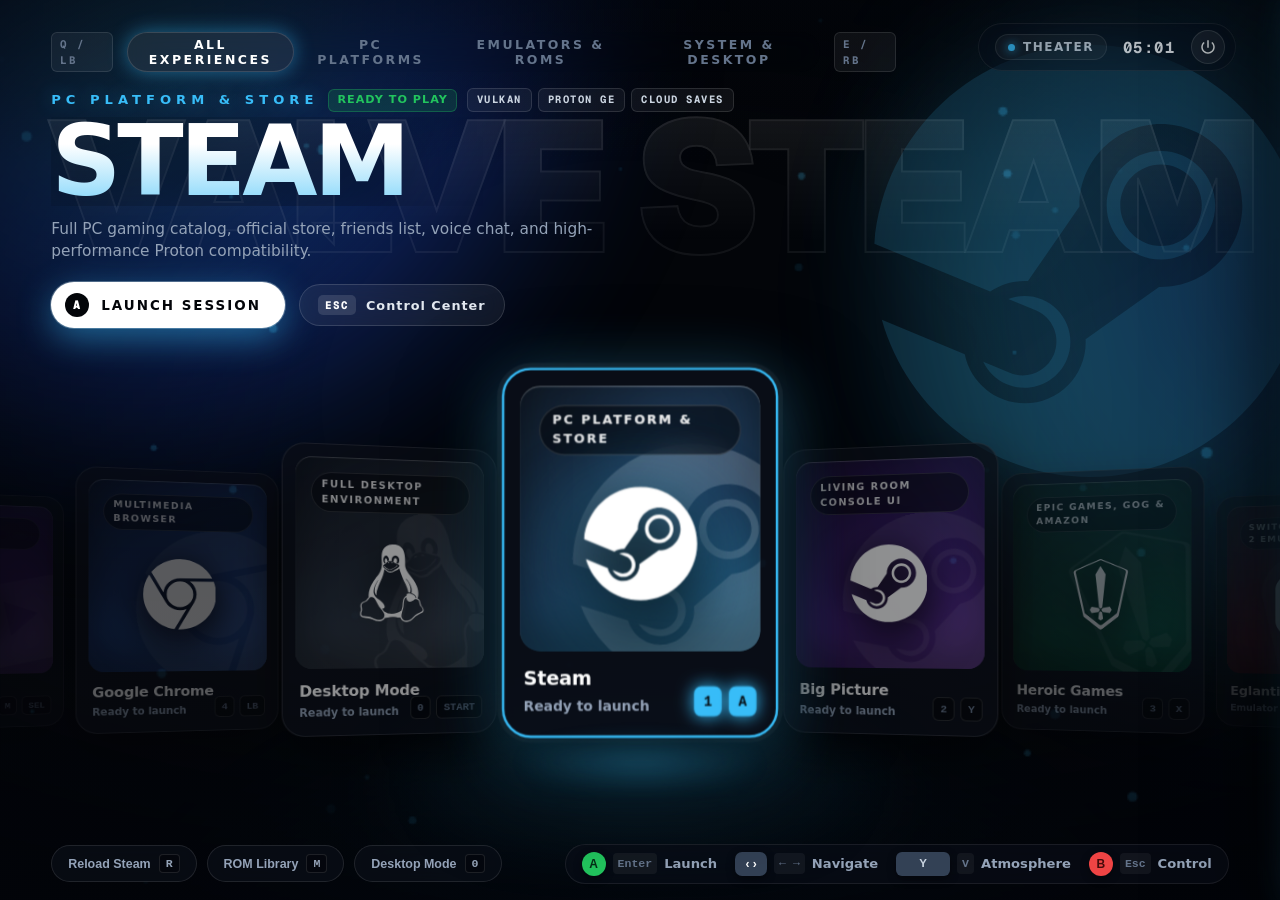
==== commit 1b18601a: "Enhance launcher experience and improve window management - Added a status message and cancel button" ====
--- a/hub/index.html
+++ b/hub/index.html
@@ -131,6 +131,8 @@
             <div class="launch-progress">
                 <div class="progress-bar" id="progressBar"></div>
             </div>
+            <div class="launch-step-status" id="launchStepStatus">Initializing fullscreen display surface...</div>
+            <button class="launch-cancel-btn" id="btnCancelLaunch" type="button">Cancel &amp; Return to Hub (ESC)</button>
         </div>
     </div>
 
--- a/hub/console.css
+++ b/hub/console.css
@@ -322,6 +322,7 @@
     justify-content: space-between;
     position: relative;
     margin-top: 0;
+    pointer-events: none;
 }
 
 .stage-header {
@@ -330,6 +331,7 @@
     max-width: 66vw;
     position: relative;
     z-index: 8;
+    pointer-events: auto;
     translate: calc(var(--mx) * 10px) calc(var(--my) * 6px);
 }
 
@@ -535,6 +537,7 @@
     padding: 0;
     overflow: visible;
     display: block;
+    z-index: 15;
     pointer-events: none;
     perspective: 1500px;
 }
@@ -1008,7 +1011,39 @@
 }
 
 .launch-overlay.active .launch-content {
-    animation: launchPop 0.5s cubic-bezier(0.16, 1, 0.3, 1) both;
+    animation: launchPop 0.35s cubic-bezier(0.16, 1, 0.3, 1) both;
+}
+
+.launch-step-status {
+    margin-top: 16px;
+    font-family: 'Geist Mono', monospace;
+    font-size: 0.78rem;
+    font-weight: 600;
+    letter-spacing: 1.5px;
+    text-transform: uppercase;
+    color: var(--active-accent);
+    opacity: 0.9;
+}
+
+.launch-cancel-btn {
+    margin-top: 22px;
+    padding: 9px 20px;
+    border-radius: 999px;
+    background: rgba(255, 255, 255, 0.08);
+    border: 1px solid rgba(255, 255, 255, 0.18);
+    color: #cbd5e1;
+    font-family: inherit;
+    font-size: 0.78rem;
+    font-weight: 700;
+    letter-spacing: 1px;
+    cursor: pointer;
+    transition: all 0.2s ease;
+}
+
+.launch-cancel-btn:hover {
+    background: rgba(244, 63, 94, 0.22);
+    border-color: #f43f5e;
+    color: #ffffff;
 }
 
 @keyframes launchPop {
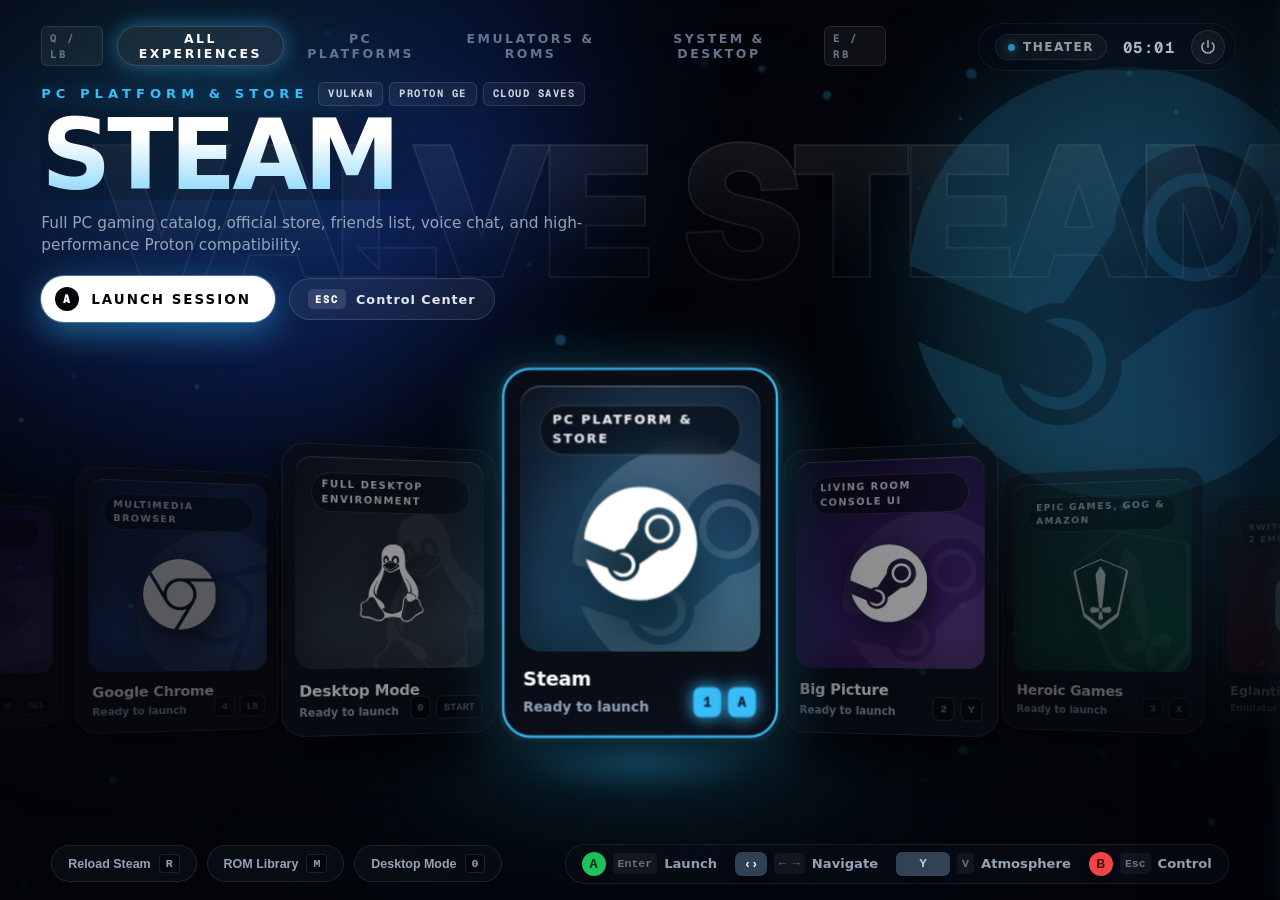
==== commit 443e1392: "feat: improve header status display logic for installed applications" ====
--- a/hub/index.html
+++ b/hub/index.html
@@ -60,7 +60,7 @@
 
                 <div class="header-topline">
                     <span class="header-pretitle" id="headerTag">LOADING...</span>
-                    <span class="header-status-badge" id="headerStatus">READY TO PLAY</span>
+                    <span class="header-status-badge" id="headerStatus" style="display:none;"></span>
                     <div class="header-specs" id="headerSpecs"></div>
                 </div>
 
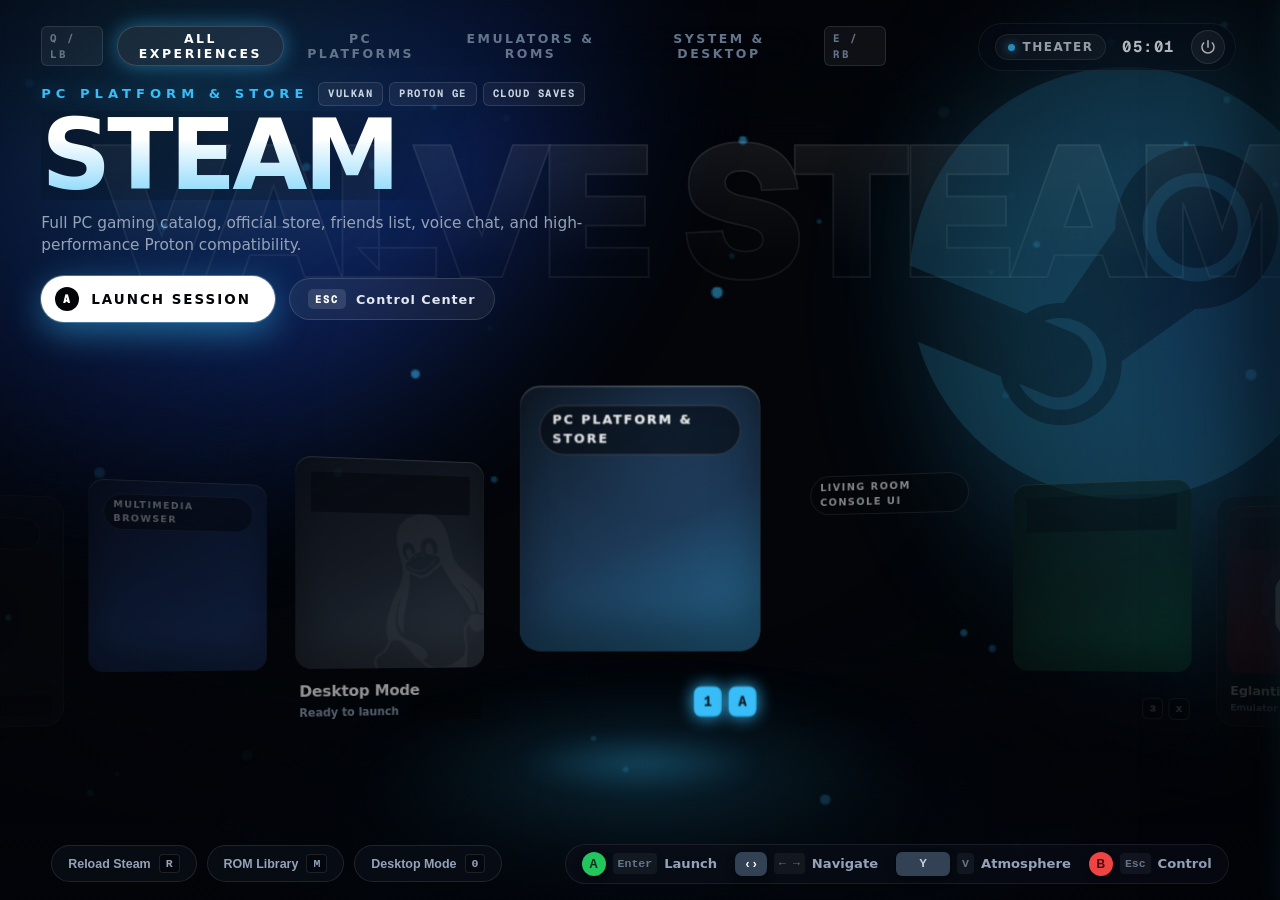
==== commit ae4a2ac9: "chore(release): bump version to v1.0.4 and harden security/session handling" ====
--- a/hub/index.html
+++ b/hub/index.html
@@ -173,7 +173,6 @@
                         <span>Upload Files</span>
                     </button>
                     <input type="file" id="romFileInput" multiple style="display:none;">
-                    <input type="file" id="romFolderInput" webkitdirectory directory multiple style="display:none;">
                 </div>
             </div>
 
@@ -217,7 +216,7 @@
 
             <!-- Modal Footer Hints -->
             <div class="rom-modal-footer">
-                <div class="rom-footer-hint" id="romStorageHint">Storage root: /home/gamer/roms</div>
+                <div class="rom-footer-hint" id="romStorageHint">Storage root: /games/roms</div>
                 <div class="rom-footer-actions">
                     <div class="rom-footer-hint"><kbd>Esc</kbd> Close</div>
                     <div class="rom-footer-hint"><kbd>M</kbd> Toggle</div>
--- a/hub/style.css
+++ b/hub/style.css
@@ -449,6 +449,7 @@
 .cover-bigpicture { background: linear-gradient(145deg, #1b0f2e, #311650, #541970); }
 .cover-heroic { background: linear-gradient(145deg, #0a2115, #0f3d23, #125732); }
 .cover-eglantine, .cover-switch { background: linear-gradient(145deg, #2b0b14, #4c0f20, #73122c); }
+.cover-retroarch { background: linear-gradient(145deg, #1e1b4b, #312e81, #4f46e5); }
 .cover-browser { background: linear-gradient(145deg, #0d1e2e, #133954, #195b85); }
 .cover-desktop { background: linear-gradient(145deg, #151c27, #222d3b, #334155); }
 
--- a/hub/console.css
+++ b/hub/console.css
@@ -754,6 +754,7 @@
 .cover-bigpicture { background: linear-gradient(155deg, #160d2e 0%, #3b1d6e 55%, #a855f7 165%) !important; }
 .cover-heroic     { background: linear-gradient(155deg, #071914 0%, #0d3b2e 55%, #10b981 165%) !important; }
 .cover-switch, .cover-eglantine { background: linear-gradient(155deg, #240810 0%, #6e0f23 55%, #f43f5e 165%) !important; }
+.cover-retroarch  { background: linear-gradient(155deg, #18153b 0%, #312e81 55%, #6366f1 165%) !important; }
 .cover-browser    { background: linear-gradient(155deg, #0d172a 0%, #1d3a78 55%, #3b82f6 165%) !important; }
 .cover-desktop    { background: linear-gradient(155deg, #11151c 0%, #262f3d 55%, #94a3b8 175%) !important; }
 .cover-rom        { background: linear-gradient(155deg, #1b0f30 0%, #441c7a 55%, #c084fc 165%) !important; }
